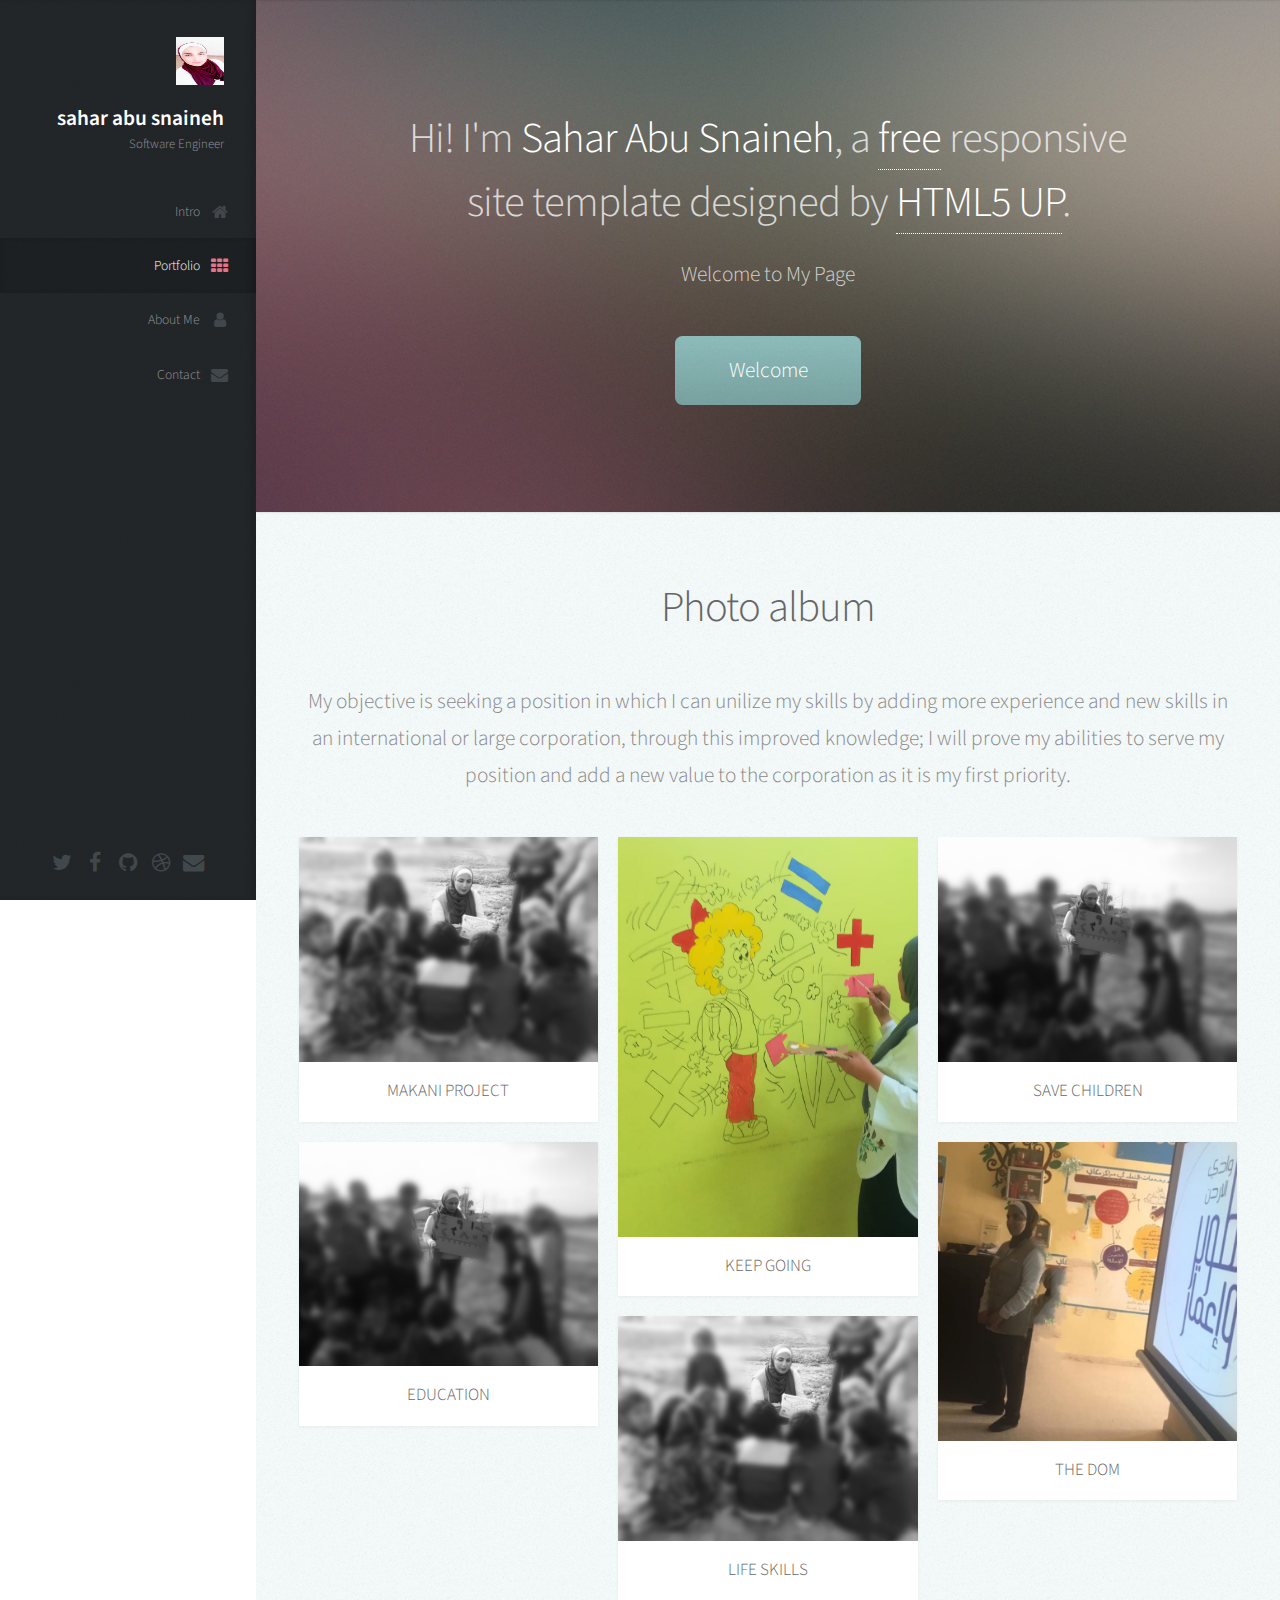
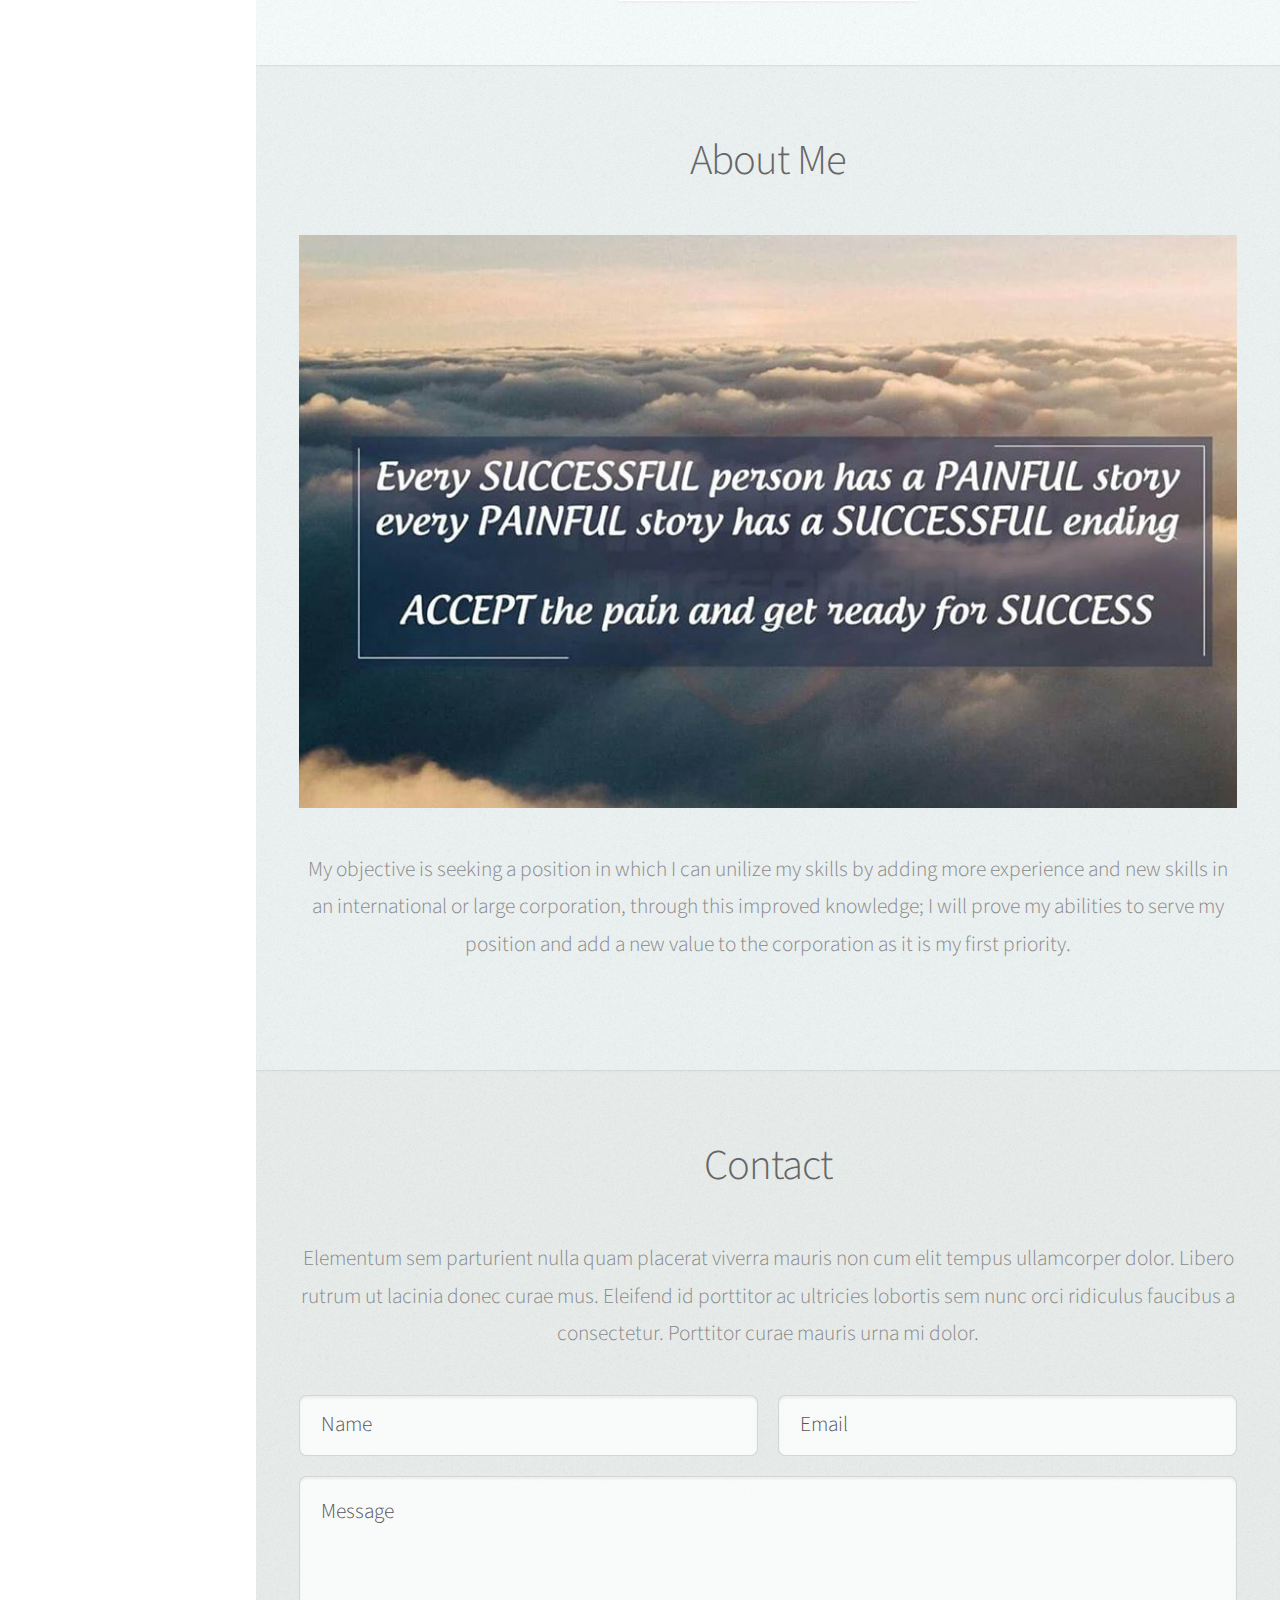
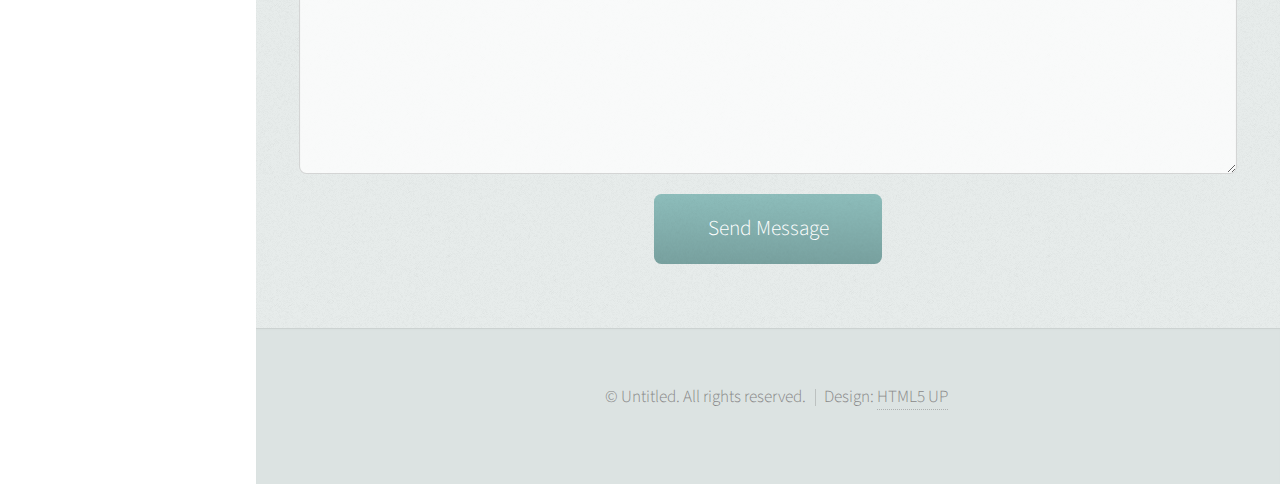
==== lab04-b/starter-code/index.html @ b79b142e "add" ====
<!DOCTYPE HTML>
<!--
	Prologue by HTML5 UP
	html5up.net | @ajlkn
	Free for personal and commercial use under the CCA 3.0 license (html5up.net/license)
-->
<html>
	<head>
		<title>Prologue by HTML5 UP</title>
		<meta charset="utf-8" />
		<meta name="viewport" content="width=device-width, initial-scale=1, user-scalable=no" />
		<link rel="stylesheet" href="assets/css/main.css" />
	</head>
	<body class="is-preload">

		<!-- Header -->
			<div id="header">

				<div class="top">

					<!-- Logo -->
						<div id="logo">
							<span class="image avatar48"><img src="images/11.jpg" alt="" /></span>
							<h1 id="title">sahar abu snaineh</h1>
							<p>Software Engineer</p>
						</div>

					<!-- Nav -->
						<nav id="nav">
							<ul>
								<li><a href="#top" id="top-link"><span class="icon fa-home">Intro</span></a></li>
								<li><a href="#portfolio" id="portfolio-link"><span class="icon fa-th">Portfolio</span></a></li>
								<li><a href="#about" id="about-link"><span class="icon fa-user">About Me</span></a></li>
								<li><a href="#contact" id="contact-link"><span class="icon fa-envelope">Contact</span></a></li>
							</ul>
						</nav>

				</div>

				<div class="bottom">

					<!-- Social Icons -->
						<ul class="icons">
							<li><a href="https://twitter.com/login?lang=en" class="icon fa-twitter"><span class="label">Twitter</span></a></li>
							<li><a href="https://web.facebook.com/sahar.khaled.5" class="icon fa-facebook"><span class="label">Facebook</span></a></li>
							<li><a href="https://github.com/saharkhaled89" class="icon fa-github"><span class="label">Github</span></a></li>
							<li><a href="https://www.linkedin.com/in/sahar-snaineh-457012121/" class="icon fa-dribbble"><span class="label">linkedin</span></a></li>
							<li><a href="https://account.microsoft.com/profile/?refd=outlook.live.com" class="icon fa-envelope"><span class="label">Email</span></a></li>
						</ul>

				</div>

			</div>

		<!-- Main -->
			<div id="main">

				<!-- Intro -->
					<section id="top" class="one dark cover">
						<div class="container">

							<header>
								<h2 class="alt">Hi! I'm <strong>Sahar Abu Snaineh</strong>, a <a href="http://html5up.net/license">free</a> responsive<br />
								site template designed by <a href="http://html5up.net">HTML5 UP</a>.</h2>
								<p>Welcome to My Page<br />
								</p>
							</header>

							<footer>
								<a href="#portfolio" class="button scrolly">Welcome</a>
							</footer>

						</div>
					</section>

				<!-- Portfolio -->
					<section id="portfolio" class="two">
						<div class="container">

							<header>
								<h2>Photo album</h2>
							</header>

							<p>My objective is seeking a position in which I can unilize my skills by adding more experience and new skills in an 
								international or large corporation, through this improved knowledge; I will prove my abilities to serve my position
								 and add a new value to the corporation as it is my first priority.
								</p>

							<div class="row">
								<div class="col-4 col-12-mobile">
									<article class="item">
										<a href="#" class="image fit"><img src="images/1.jpg" alt="" /></a>
										<header>
											<h3>MAKANI PROJECT</h3>
										</header>
									</article>
									<article class="item">
										<a href="#" class="image fit"><img src="images/9.jpg" alt="" /></a>
										<header>
											<h3>EDUCATION</h3>
										</header>
									</article>
								</div>
								<div class="col-4 col-12-mobile">
									<article class="item">
										<a href="#" class="image fit"><img src="images/2.jpg" alt="" /></a>
										<header>
											<h3>KEEP GOING</h3>
										</header>
									</article>
									<article class="item">
										<a href="#" class="image fit"><img src="images/4.jpg" alt="" /></a>
										<header>
											<h3>LIFE SKILLS</h3>
										</header>
									</article>
								</div>
								<div class="col-4 col-12-mobile">
									<article class="item">
										<a href="#" class="image fit"><img src="images/5.jpg" alt="" /></a>
										<header>
											<h3>SAVE CHILDREN</h3>
										</header>
									</article>
									<article class="item">
										<a href="#" class="image fit"><img src="images/8.jpg" alt="" /></a>
										<header>
											<h3>THE DOM</h3>
										</header>
									</article>
								</div>
							</div>

						</div>
					</section>

				<!-- About Me -->
					<section id="about" class="three">
						<div class="container">

							<header>
								<h2>About Me</h2>
							</header>

							<a href="#" class="image featured"><img src="images/10.jpg" alt="" /></a>

							<p>My objective is seeking a position in which I can unilize my skills by adding more experience and new skills in an
								 international or large corporation, through this improved knowledge; I will prove my abilities to serve my position
								  and add a new value to the corporation as it is my first priority.
							</p>

						</div>
					</section>

				<!-- Contact -->
					<section id="contact" class="four">
						<div class="container">

							<header>
								<h2>Contact</h2>
							</header>

							<p>Elementum sem parturient nulla quam placerat viverra
							mauris non cum elit tempus ullamcorper dolor. Libero rutrum ut lacinia
							donec curae mus. Eleifend id porttitor ac ultricies lobortis sem nunc
							orci ridiculus faucibus a consectetur. Porttitor curae mauris urna mi dolor.</p>

							<form method="post" action="#">
								<div class="row">
									<div class="col-6 col-12-mobile"><input type="text" name="name" placeholder="Name" /></div>
									<div class="col-6 col-12-mobile"><input type="text" name="email" placeholder="Email" /></div>
									<div class="col-12">
										<textarea name="message" placeholder="Message"></textarea>
									</div>
									<div class="col-12">
										<input type="submit" value="Send Message" />
									</div>
								</div>
							</form>

						</div>
					</section>

			</div>

		<!-- Footer -->
			<div id="footer">

				<!-- Copyright -->
					<ul class="copyright">
						<li>&copy; Untitled. All rights reserved.</li><li>Design: <a href="http://html5up.net">HTML5 UP</a></li>
					</ul>

			</div>

		<!-- Scripts -->
			<script src="assets/js/jquery.min.js"></script>
			<script src="assets/js/jquery.scrolly.min.js"></script>
			<script src="assets/js/jquery.scrollex.min.js"></script>
			<script src="assets/js/browser.min.js"></script>
			<script src="assets/js/breakpoints.min.js"></script>
			<script src="assets/js/util.js"></script>
			<script src="assets/js/main.js"></script>

	</body>
</html>
---- lab04-b/starter-code/assets/css/main.css ----
@import url("font-awesome.min.css");
@import url("https://fonts.googleapis.com/css?family=Source+Sans+Pro:300,300italic,400,600");
@import 'base.css';
@import 'layout.css';
@import 'modules.css';
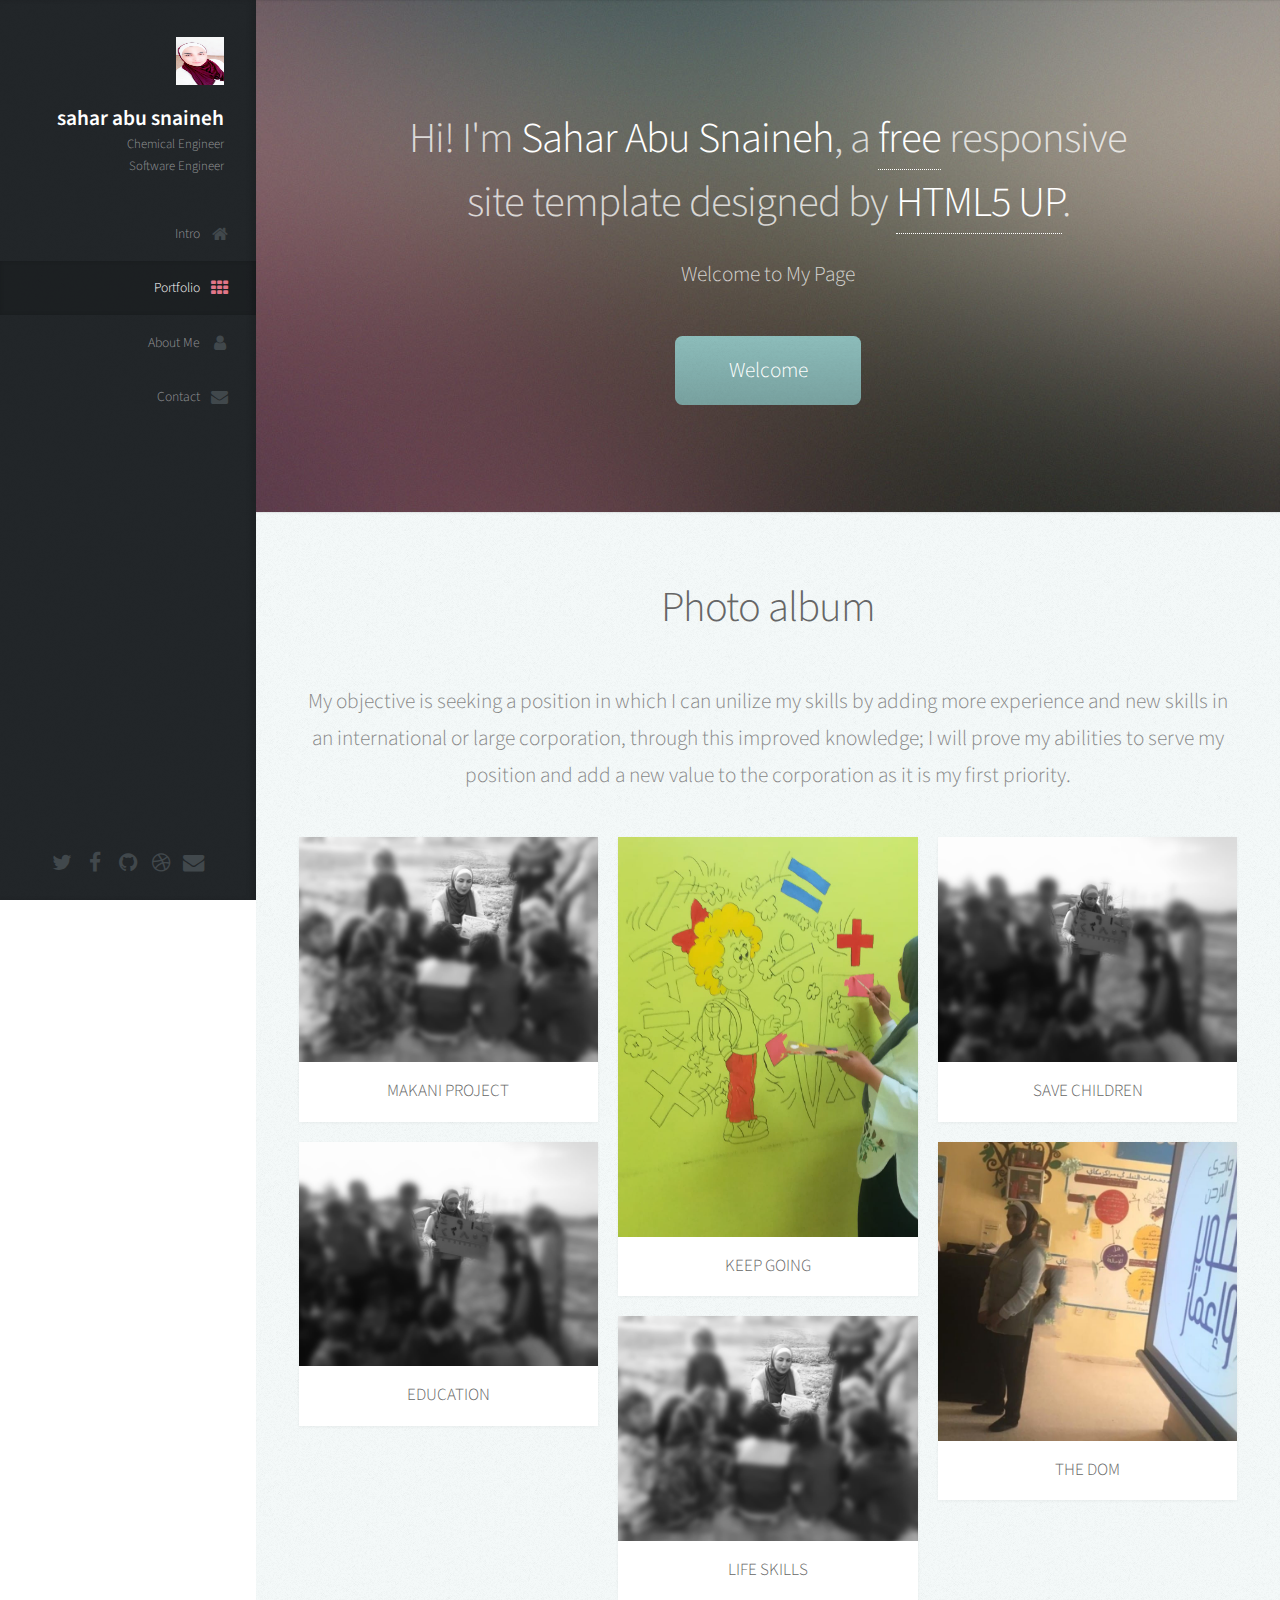
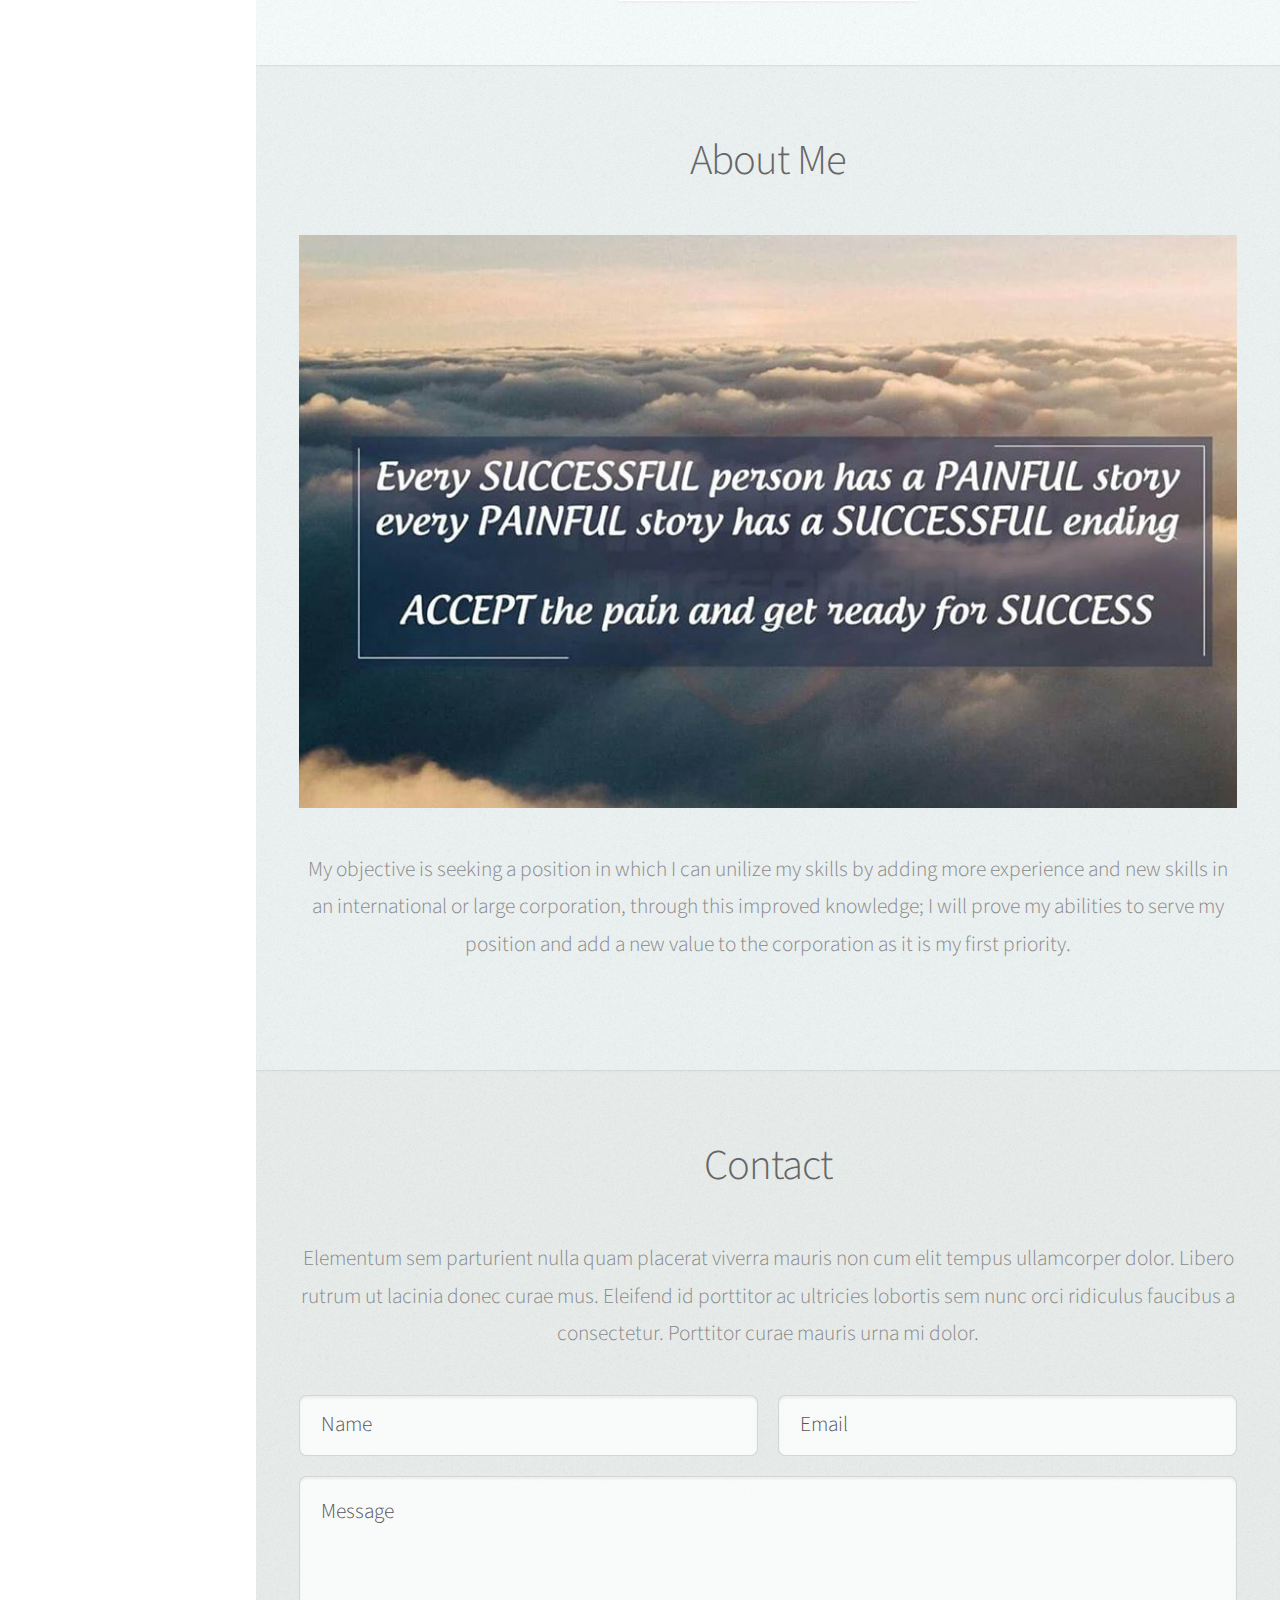
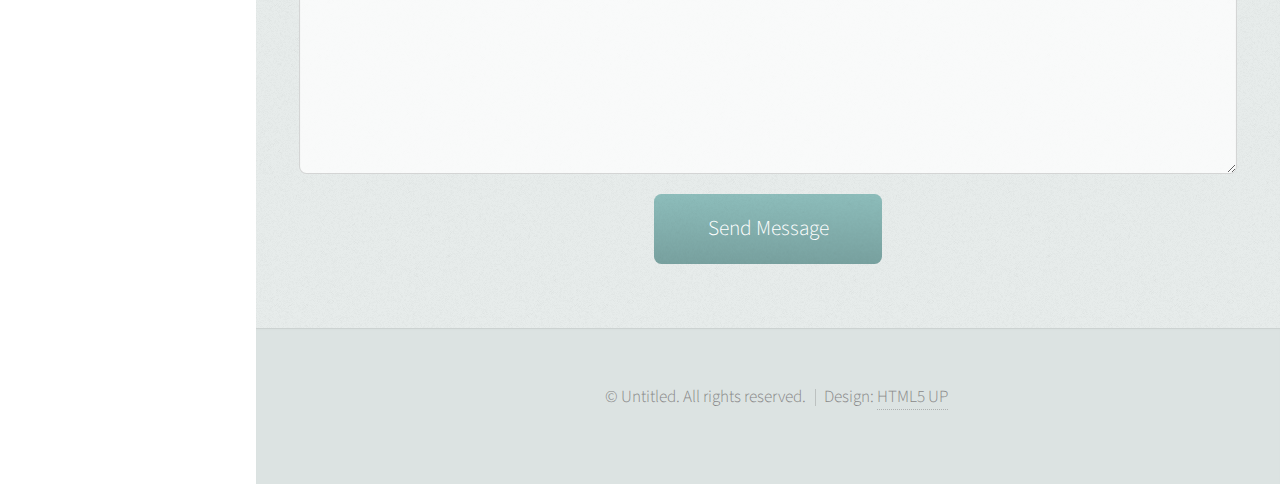
==== commit 8b8c01f8: "add" ====
--- a/lab04-b/starter-code/index.html
+++ b/lab04-b/starter-code/index.html
@@ -22,6 +22,7 @@
 						<div id="logo">
 							<span class="image avatar48"><img src="images/11.jpg" alt="" /></span>
 							<h1 id="title">sahar abu snaineh</h1>
+							<p>Chemical Engineer</p>
 							<p>Software Engineer</p>
 						</div>
 
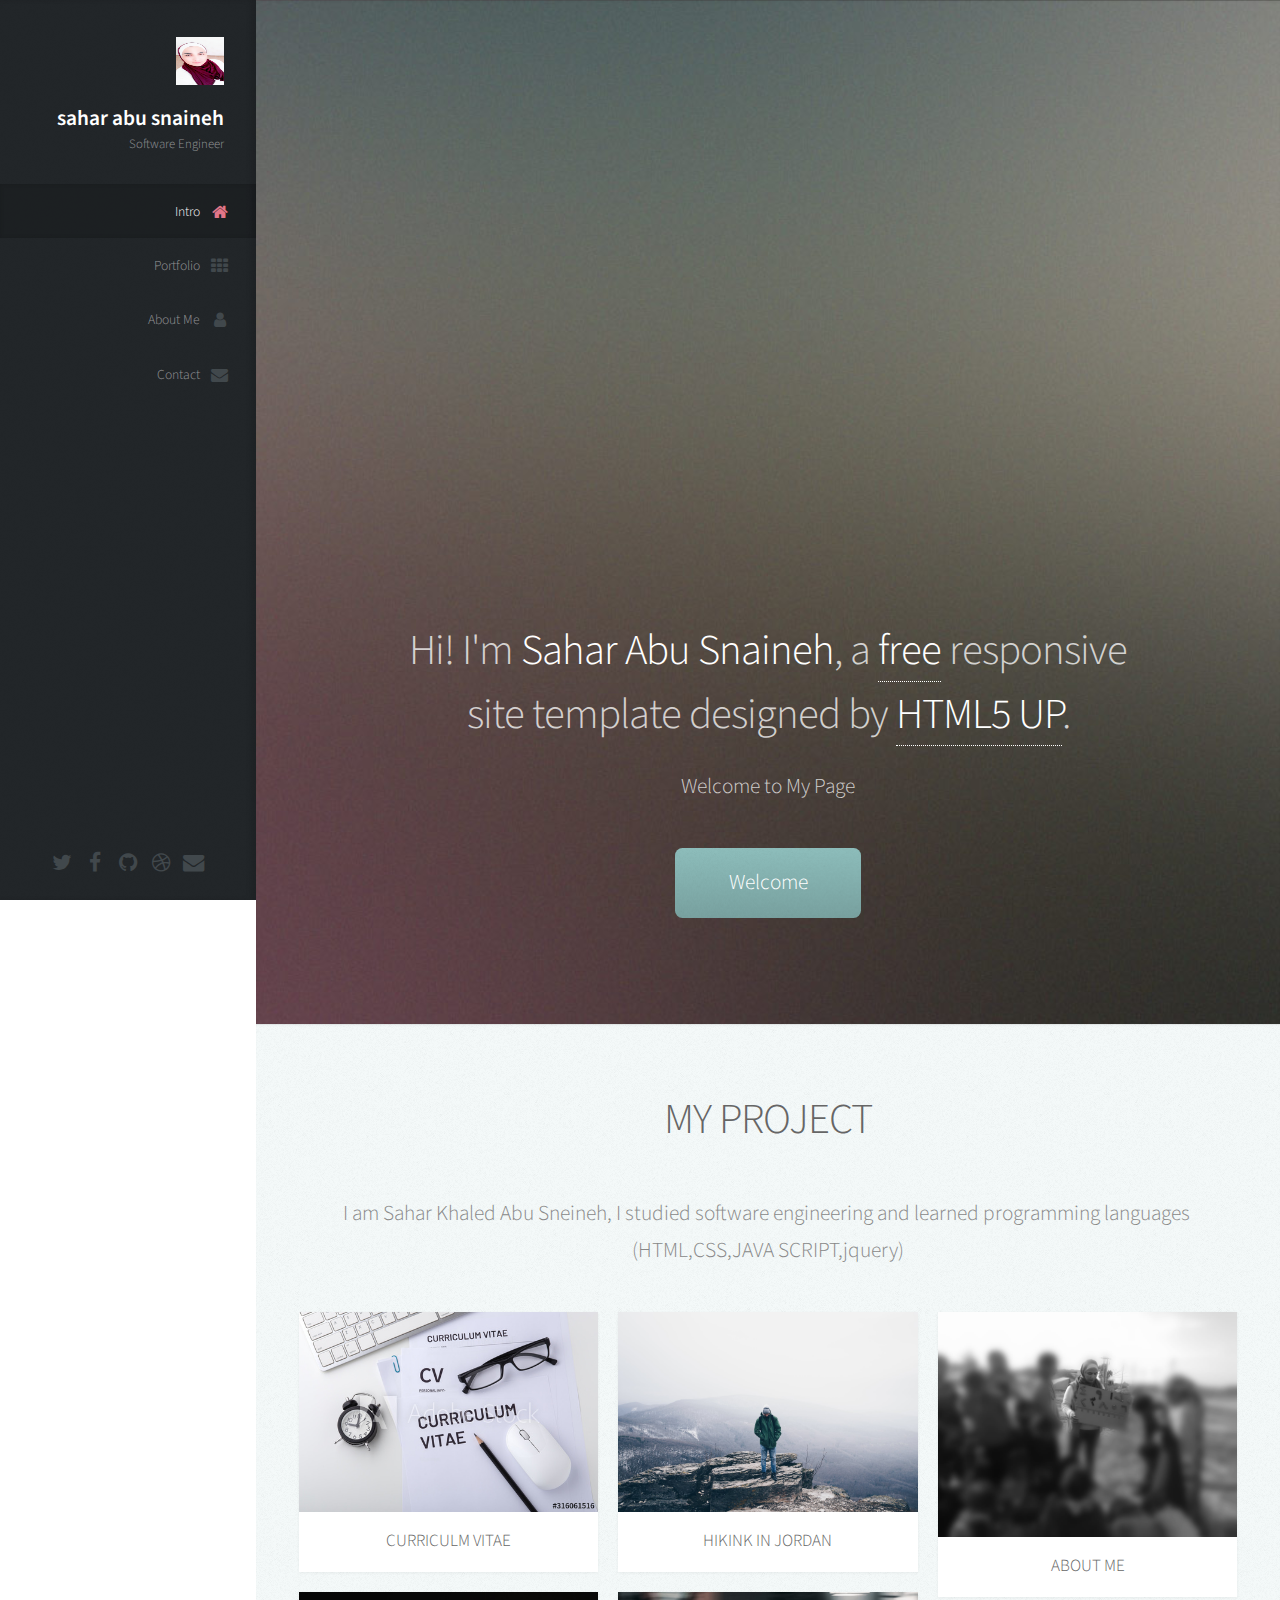
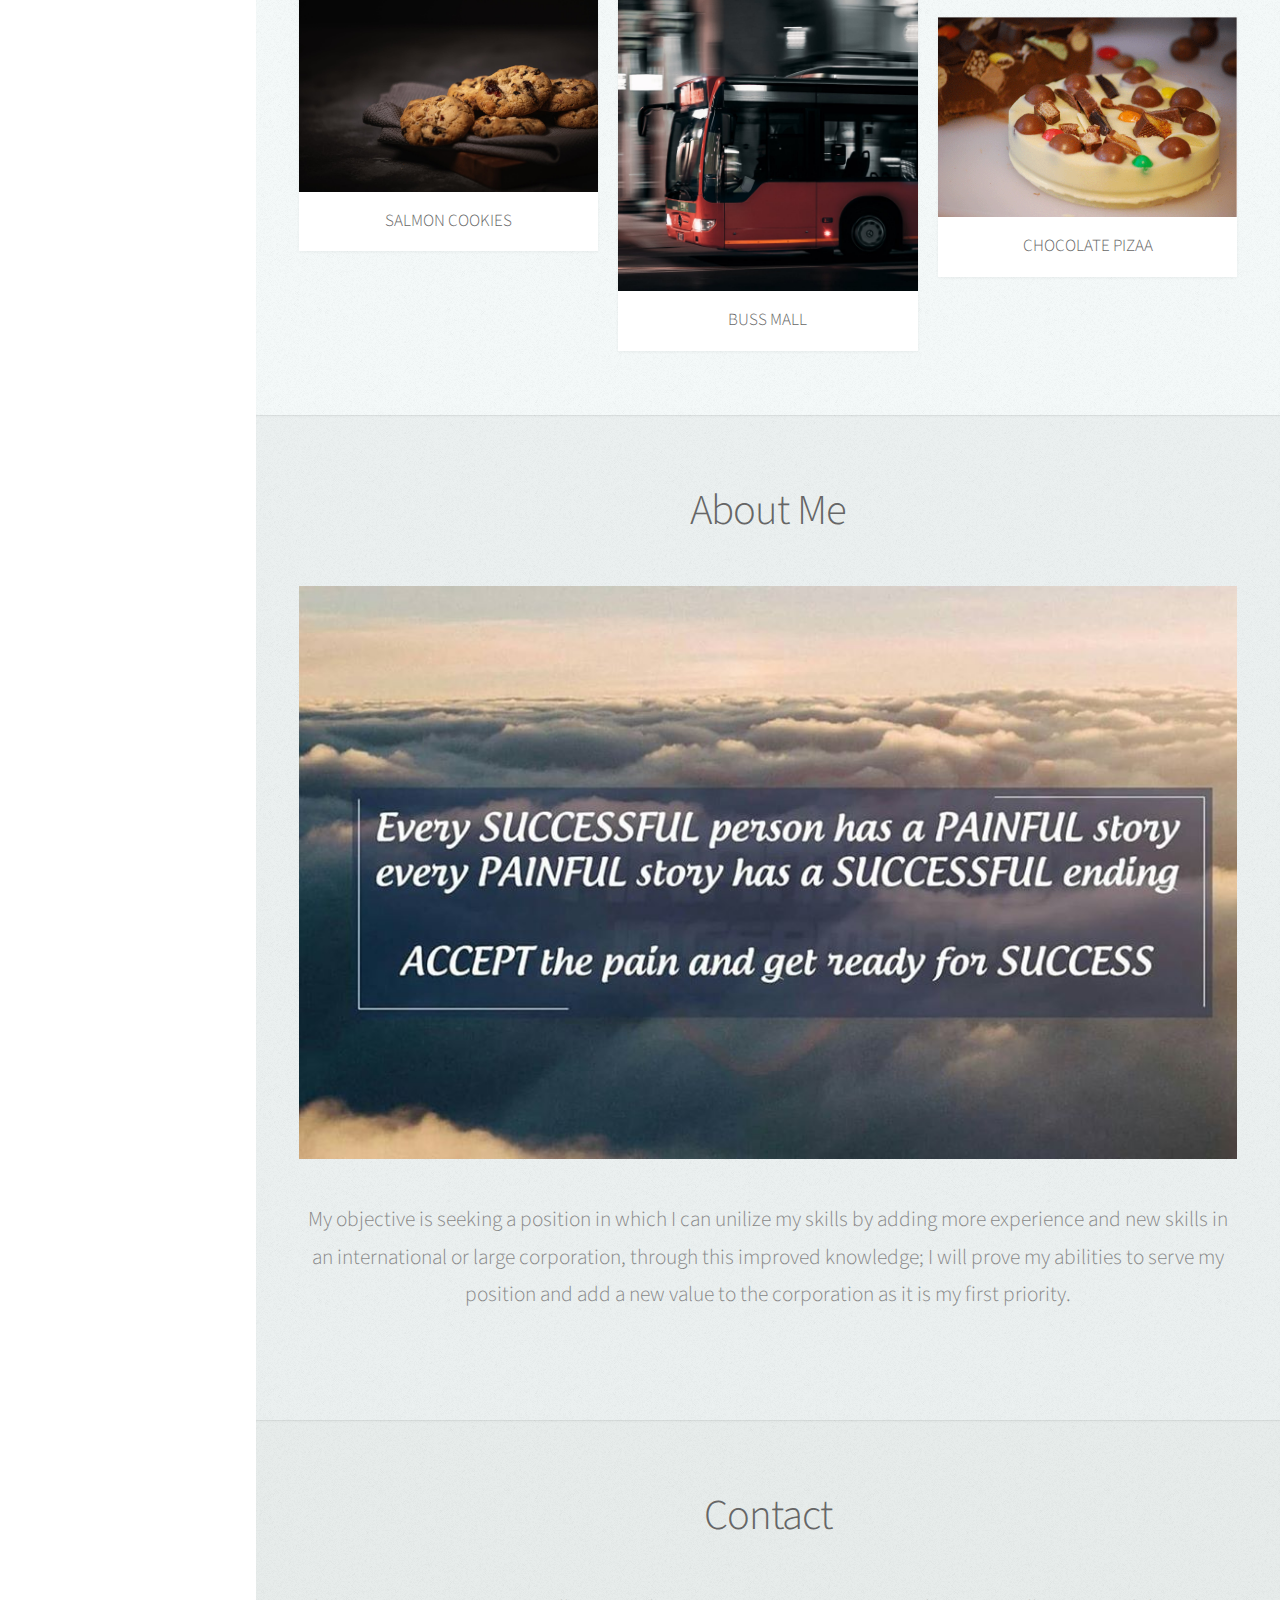
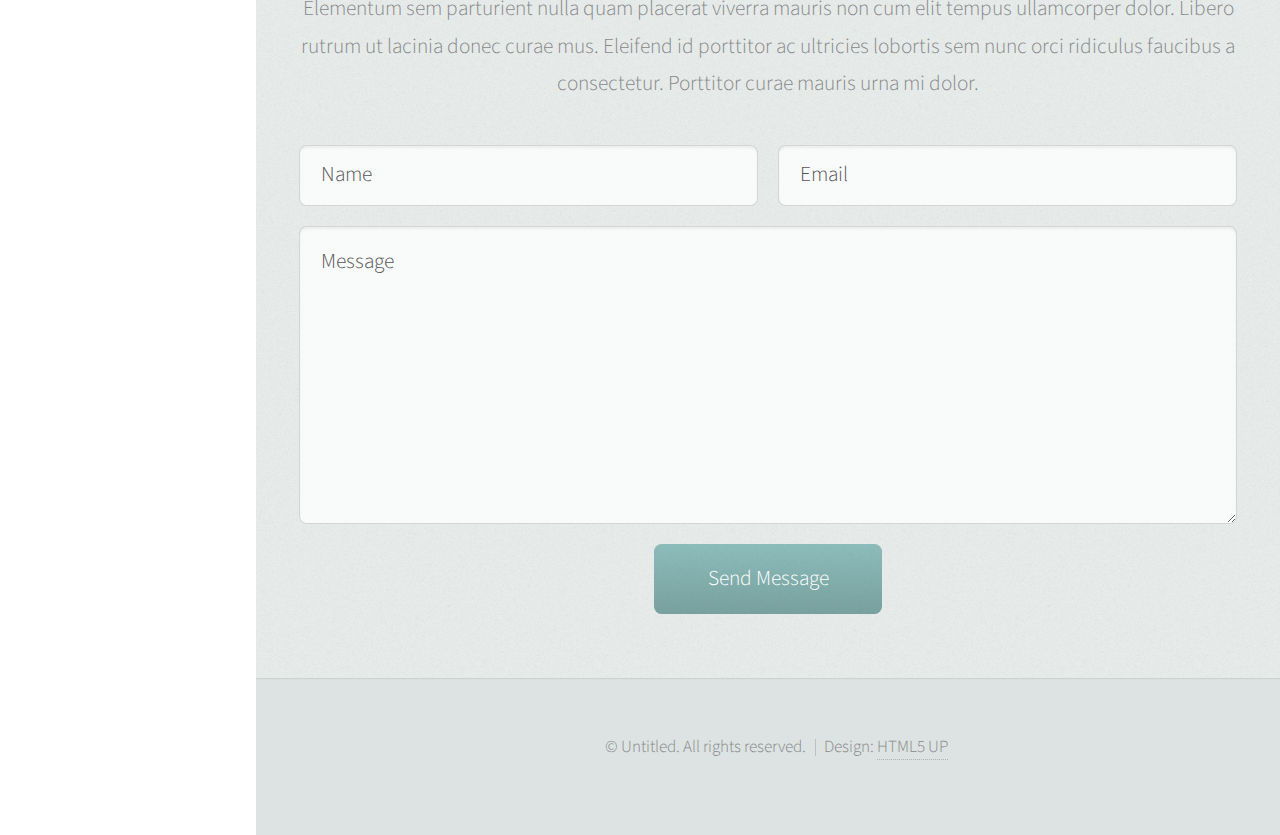
==== commit 1aaf30aa: "add" ====
--- a/lab04-b/starter-code/index.html
+++ b/lab04-b/starter-code/index.html
@@ -22,7 +22,6 @@
 						<div id="logo">
 							<span class="image avatar48"><img src="images/11.jpg" alt="" /></span>
 							<h1 id="title">sahar abu snaineh</h1>
-							<p>Chemical Engineer</p>
 							<p>Software Engineer</p>
 						</div>
 
@@ -58,6 +57,9 @@
 
 				<!-- Intro -->
 					<section id="top" class="one dark cover">
+						
+						<iframe width="1000" height="500" src="https://www.youtube.com/embed/lCOF9LN_Zxs" frameborder="0" allow="accelerometer; autoplay; encrypted-media; gyroscope; picture-in-picture" allowfullscreen></iframe>
+						  
 						<div class="container">
 
 							<header>
@@ -79,54 +81,53 @@
 						<div class="container">
 
 							<header>
-								<h2>Photo album</h2>
-							</header>
-
-							<p>My objective is seeking a position in which I can unilize my skills by adding more experience and new skills in an 
-								international or large corporation, through this improved knowledge; I will prove my abilities to serve my position
-								 and add a new value to the corporation as it is my first priority.
+								<h2>MY PROJECT</h2>
+							</header>
+
+							<p>
+								I am Sahar Khaled Abu Sneineh, I studied software engineering and learned programming languages ​​(HTML,CSS,JAVA SCRIPT,jquery)
 								</p>
 
 							<div class="row">
 								<div class="col-4 col-12-mobile">
 									<article class="item">
-										<a href="#" class="image fit"><img src="images/1.jpg" alt="" /></a>
-										<header>
-											<h3>MAKANI PROJECT</h3>
-										</header>
-									</article>
-									<article class="item">
-										<a href="#" class="image fit"><img src="images/9.jpg" alt="" /></a>
-										<header>
-											<h3>EDUCATION</h3>
+										<a href="https://drive.google.com/file/d/1cf1H1Ck5-T9_rNMdgqQsMOY9VZndHg3u/view" class="image fit"><img src="images/CV.jpg" alt="" /></a>
+										<header>
+											<h3>CURRICULM VITAE</h3>
+										</header>
+									</article>
+									<article class="item">
+										<a href="https://saharkhaled89.github.io/cookie-stand/" class="image fit"><img src="images/cook.jpeg" alt="" /></a>
+										<header>
+											<h3>SALMON COOKIES</h3>
 										</header>
 									</article>
 								</div>
 								<div class="col-4 col-12-mobile">
 									<article class="item">
-										<a href="#" class="image fit"><img src="images/2.jpg" alt="" /></a>
-										<header>
-											<h3>KEEP GOING</h3>
-										</header>
-									</article>
-									<article class="item">
-										<a href="#" class="image fit"><img src="images/4.jpg" alt="" /></a>
-										<header>
-											<h3>LIFE SKILLS</h3>
+										<a href="https://panda-adventures.github.io/201-Project/" class="image fit"><img src="images/hiking.jpeg" alt="" /></a>
+										<header>
+											<h3>HIKINK IN JORDAN</h3>
+										</header>
+									</article>
+									<article class="item">
+										<a href="https://saharkhaled89.github.io/Buss-mall/" class="image fit"><img src="images/bus.jpeg" alt="" /></a>
+										<header>
+											<h3>BUSS MALL</h3>
 										</header>
 									</article>
 								</div>
 								<div class="col-4 col-12-mobile">
 									<article class="item">
-										<a href="#" class="image fit"><img src="images/5.jpg" alt="" /></a>
-										<header>
-											<h3>SAVE CHILDREN</h3>
-										</header>
-									</article>
-									<article class="item">
-										<a href="#" class="image fit"><img src="images/8.jpg" alt="" /></a>
-										<header>
-											<h3>THE DOM</h3>
+										<a href="https://saharkhaled89.github.io/aboutmyself/" class="image fit"><img src="images/5.jpg" alt="" /></a>
+										<header>
+											<h3>ABOUT ME</h3>
+										</header>
+									</article>
+									<article class="item">
+										<a href="https://saharkhaled89.github.io/LastChocolatePizza/" class="image fit"><img src="images/choco-pizza.png" alt="" /></a>
+										<header>
+											<h3>CHOCOLATE PIZAA</h3>
 										</header>
 									</article>
 								</div>
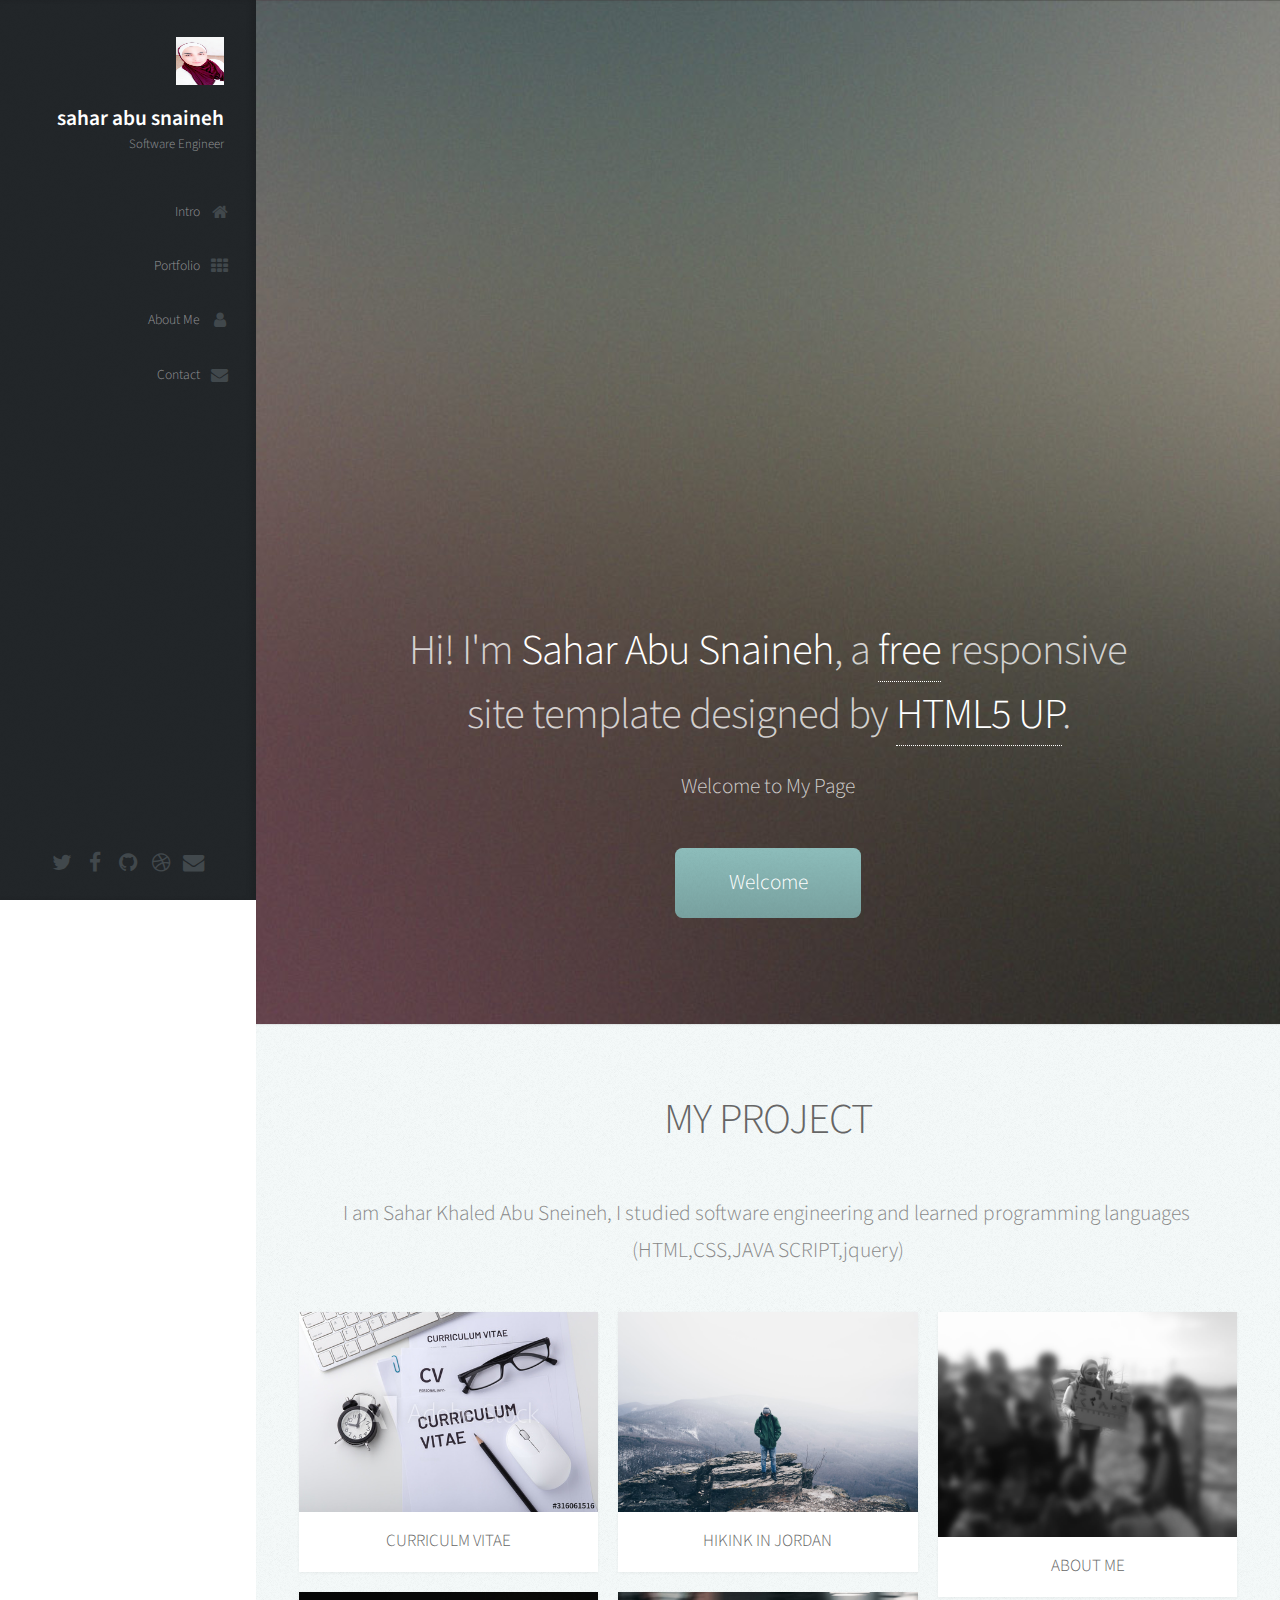
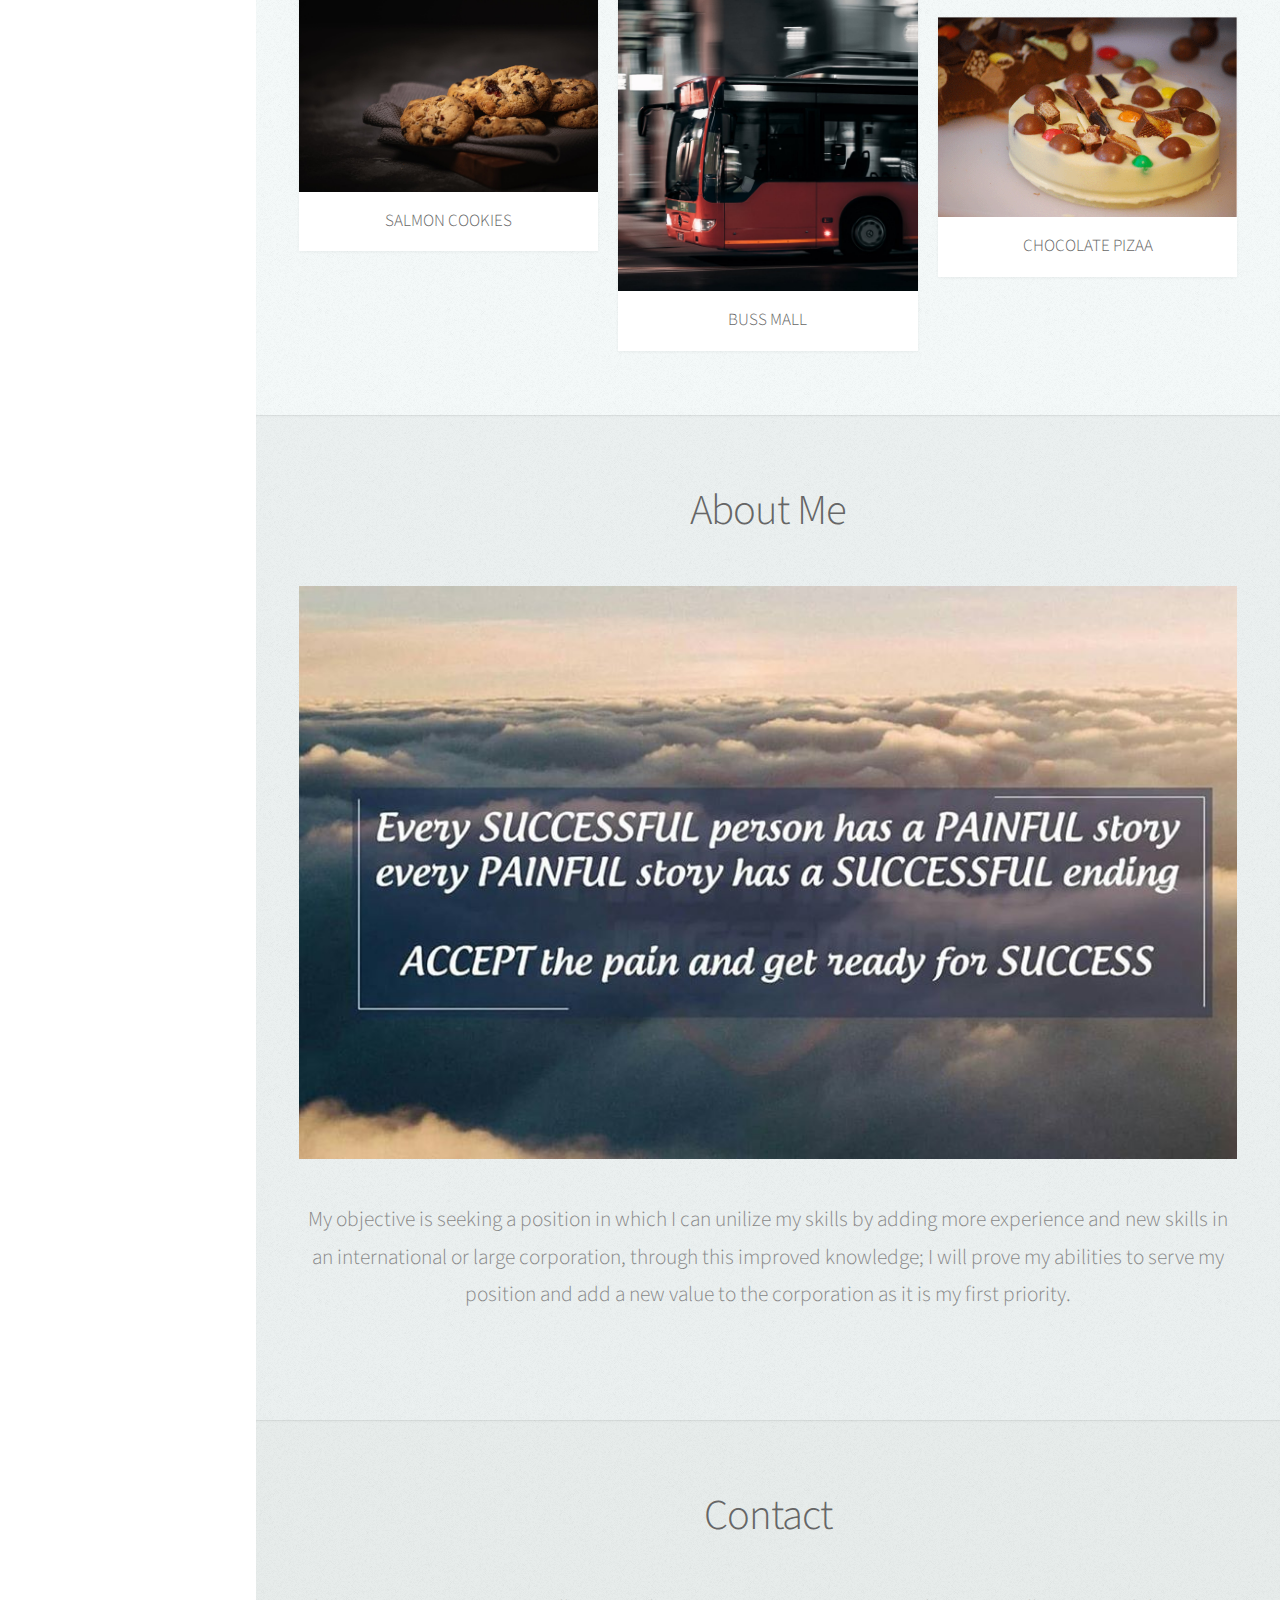
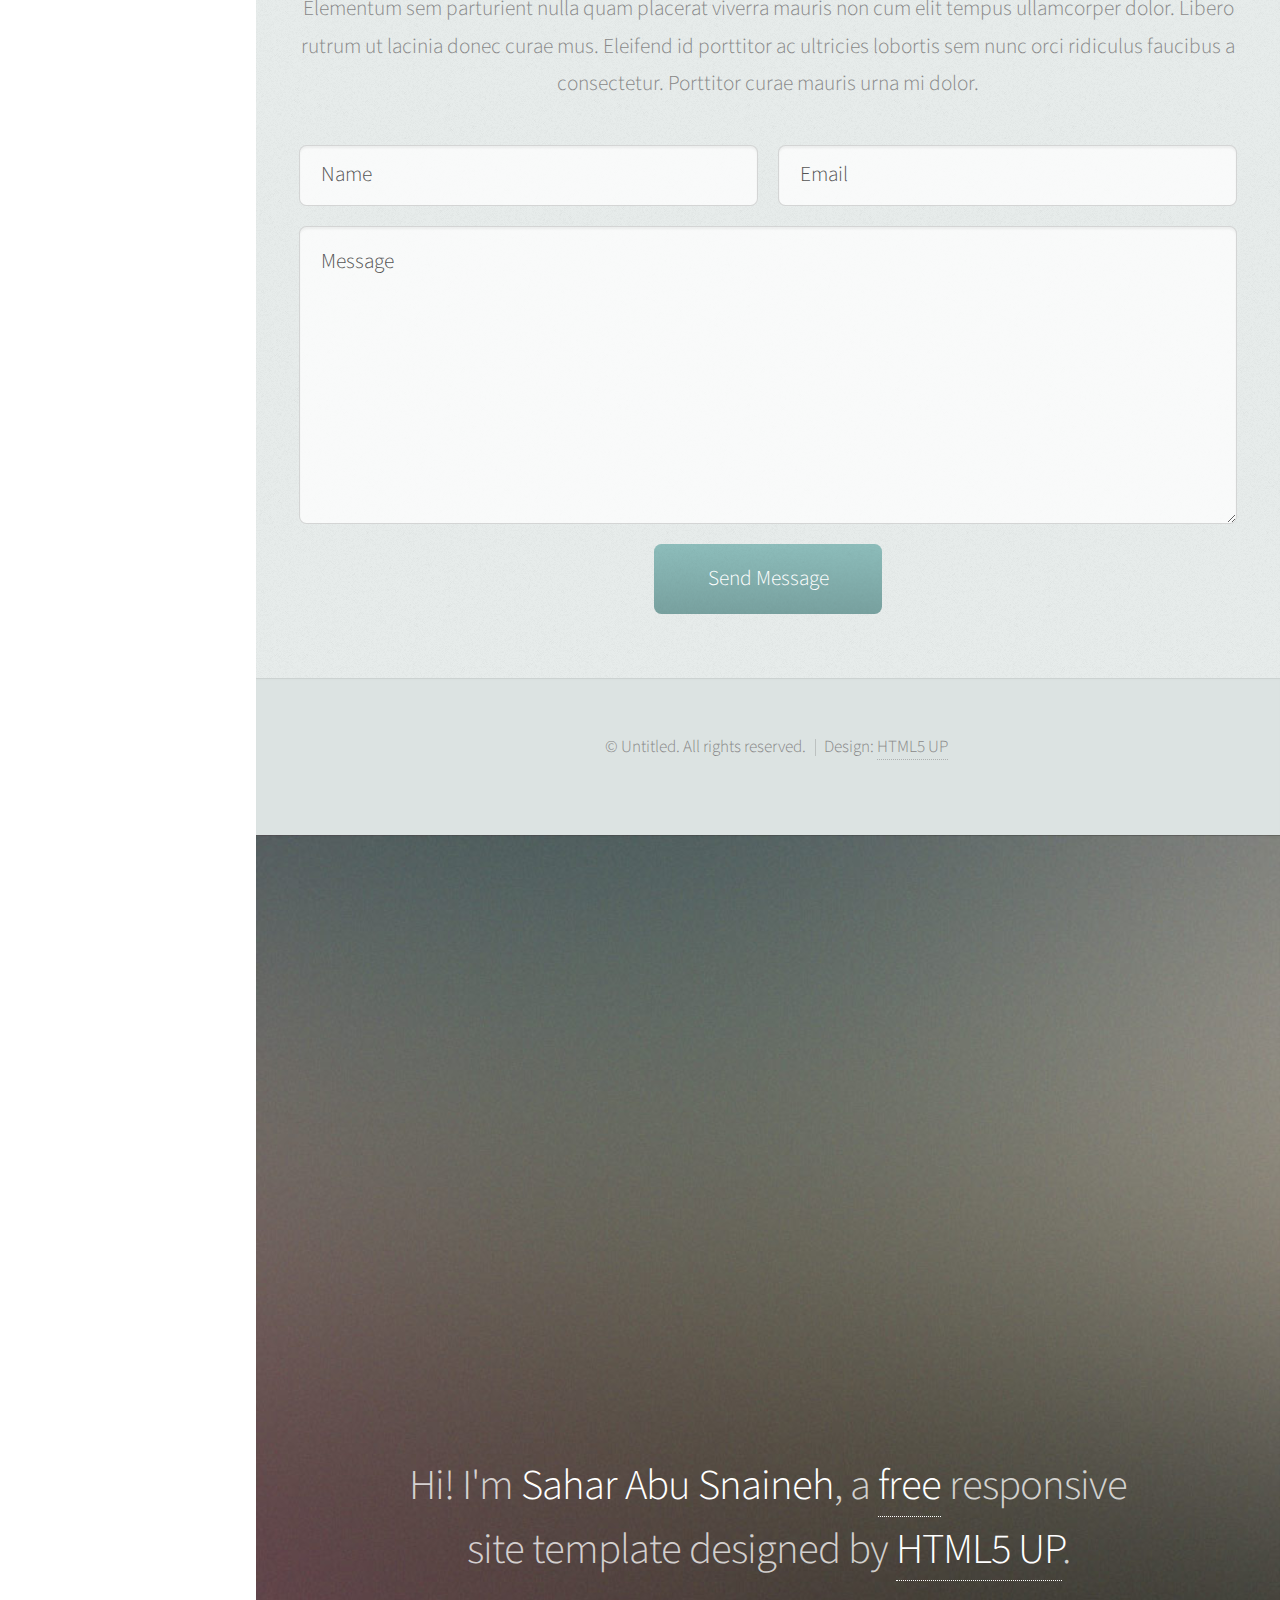
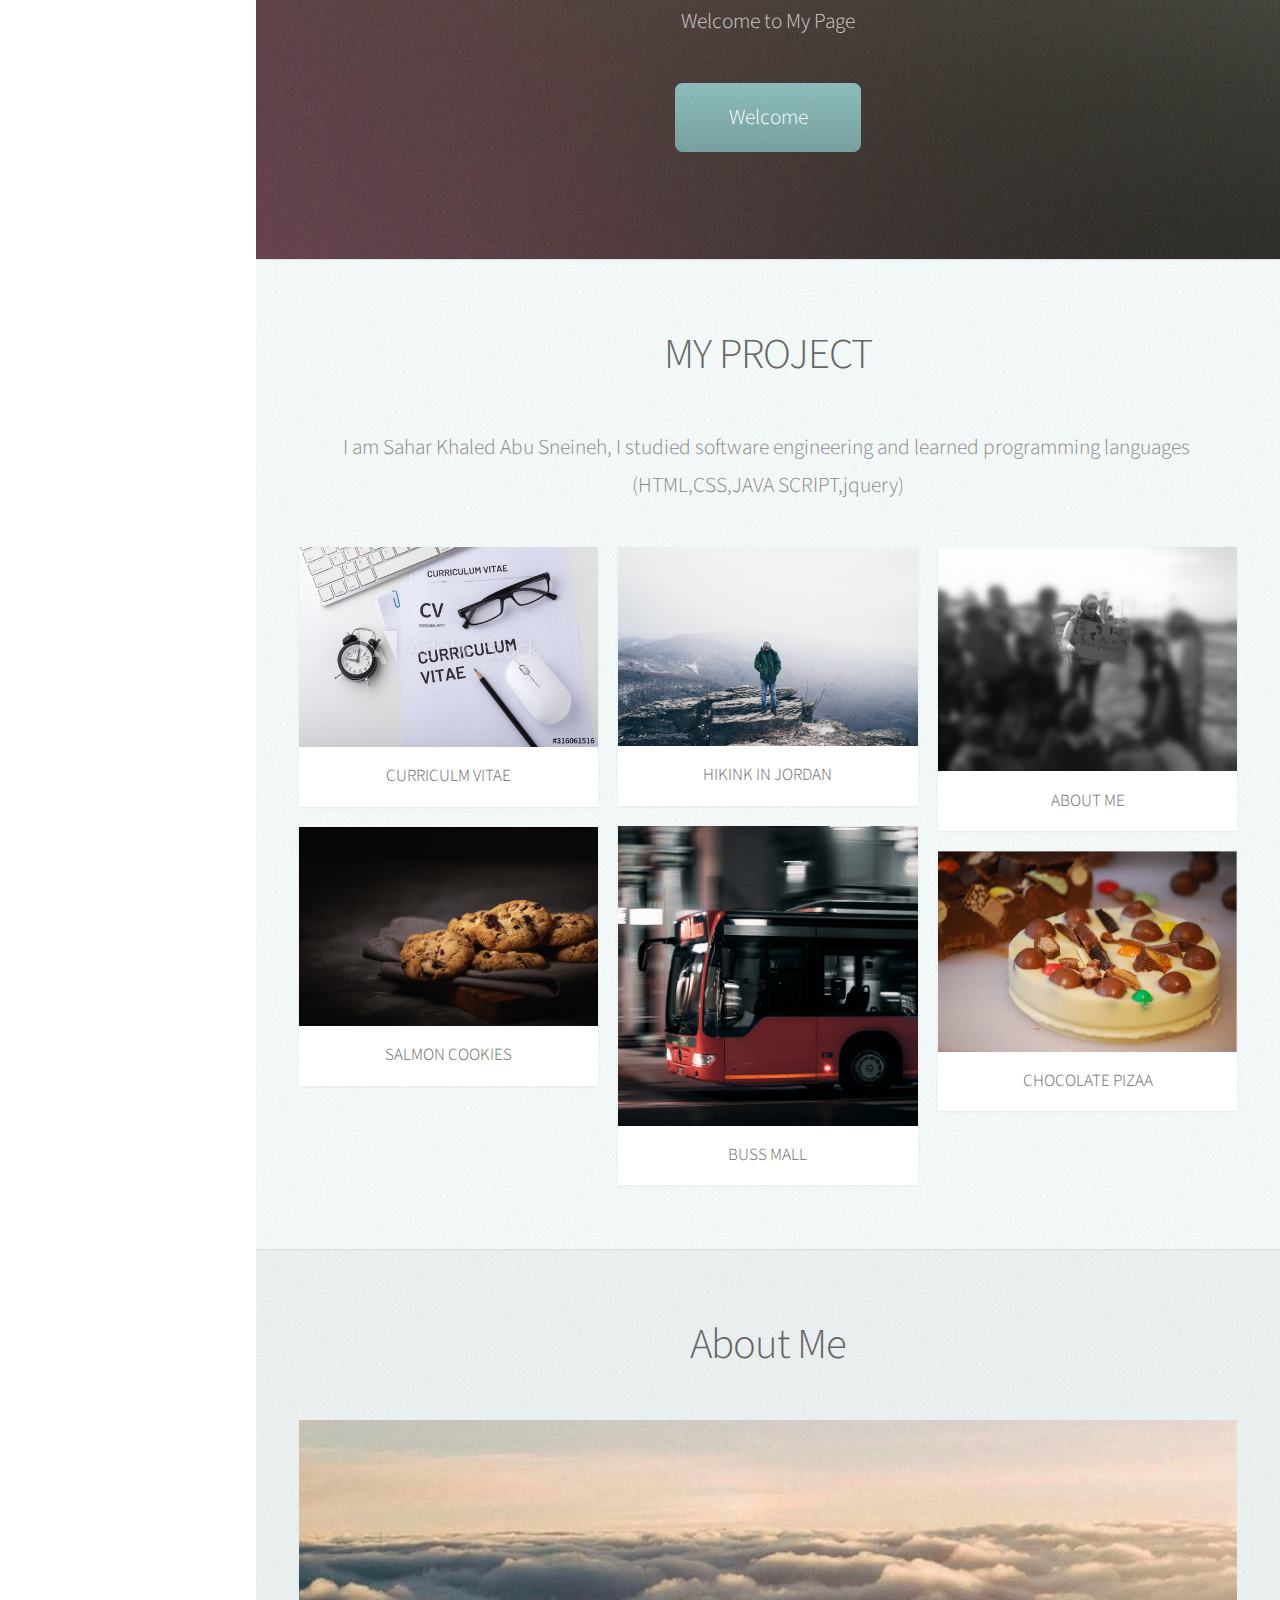
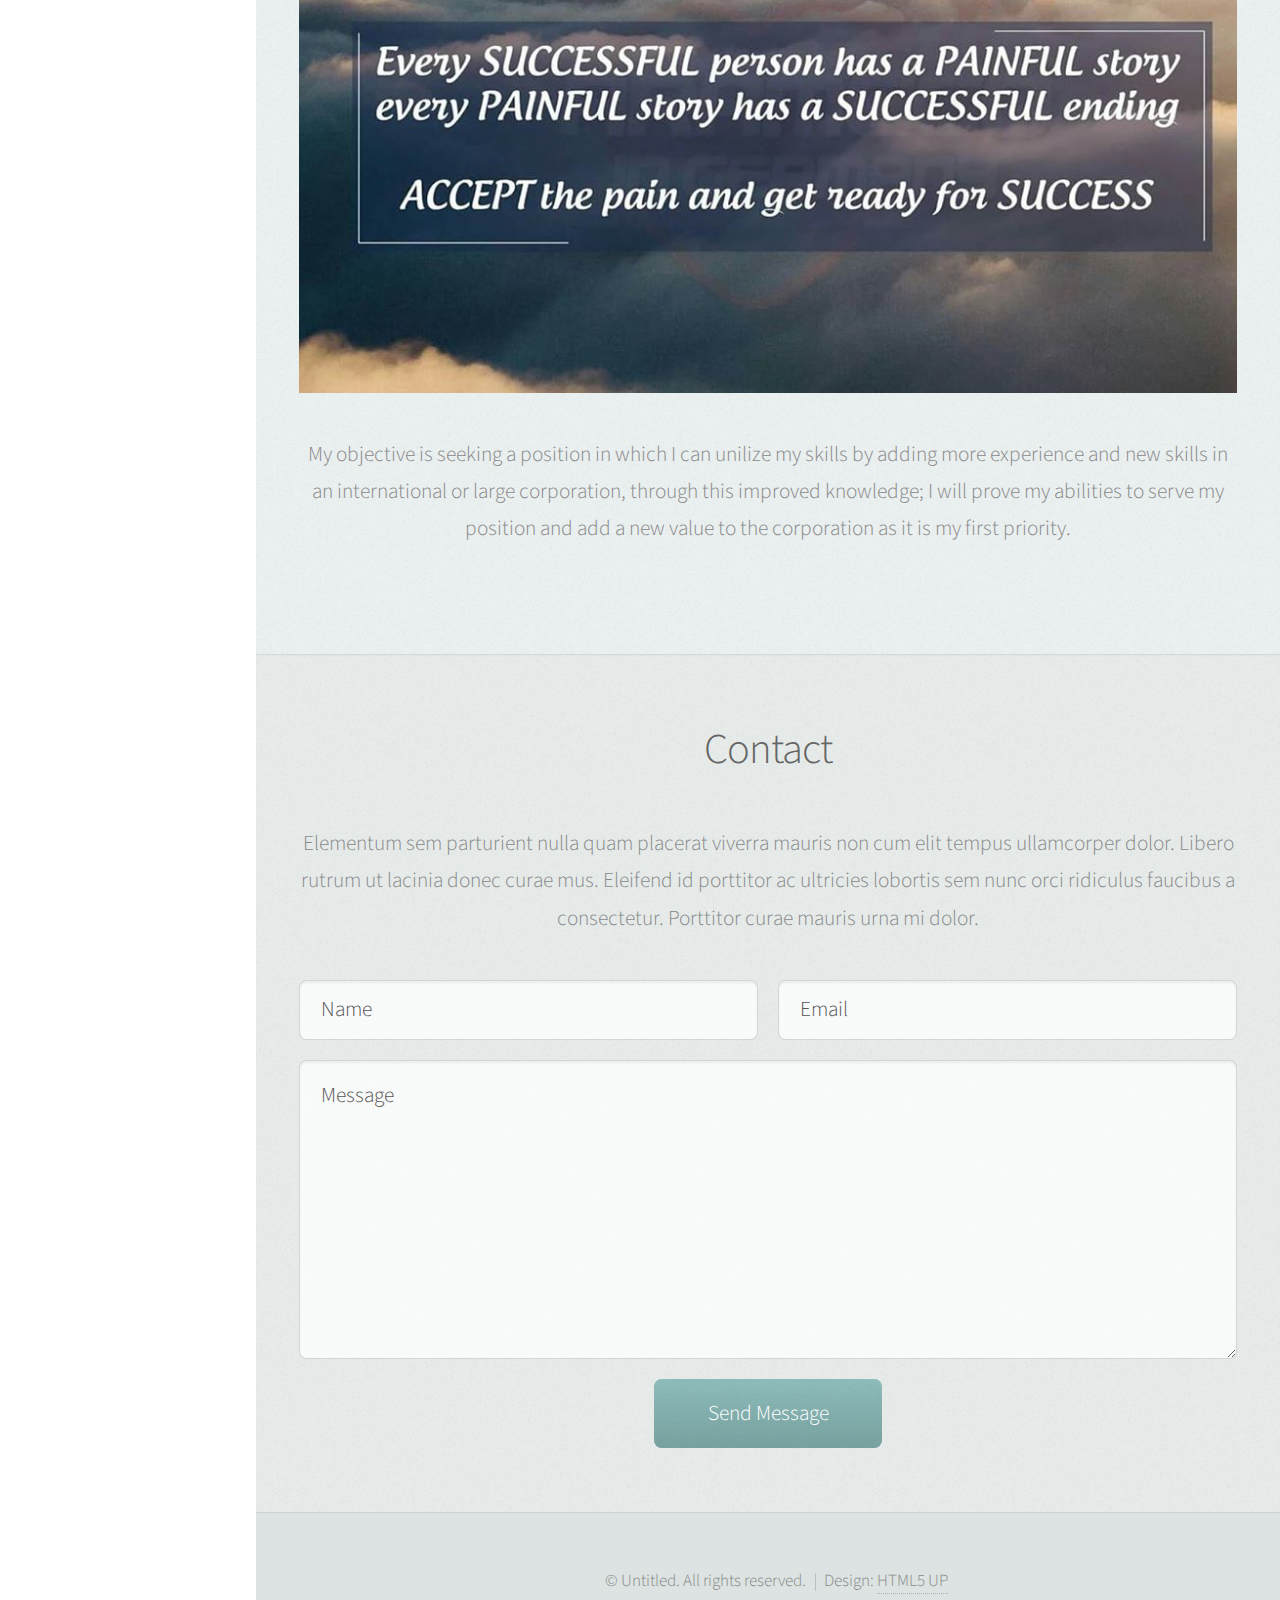
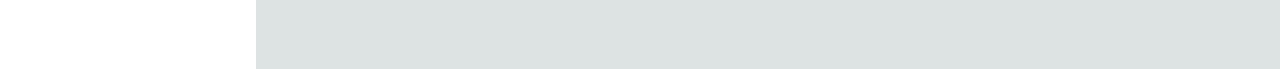
==== commit 401c1159: "add" ====
--- a/lab04-b/starter-code/index.html
+++ b/lab04-b/starter-code/index.html
@@ -206,3 +206,211 @@
 
 	</body>
 </html>
+<!DOCTYPE HTML>
+<!--
+	Prologue by HTML5 UP
+	html5up.net | @ajlkn
+	Free for personal and commercial use under the CCA 3.0 license (html5up.net/license)
+-->
+<html>
+	<head>
+		<title>Prologue by HTML5 UP</title>
+		<meta charset="utf-8" />
+		<meta name="viewport" content="width=device-width, initial-scale=1, user-scalable=no" />
+		<link rel="stylesheet" href="assets/css/main.css" />
+	</head>
+	<body class="is-preload">
+
+		<!-- Header -->
+			<div id="header">
+
+				<div class="top">
+
+					<!-- Logo -->
+						<div id="logo">
+							<span class="image avatar48"><img src="images/11.jpg" alt="" /></span>
+							<h1 id="title">sahar abu snaineh</h1>
+							<p>Software Engineer</p>
+						</div>
+
+					<!-- Nav -->
+						<nav id="nav">
+							<ul>
+								<li><a href="#top" id="top-link"><span class="icon fa-home">Intro</span></a></li>
+								<li><a href="#portfolio" id="portfolio-link"><span class="icon fa-th">Portfolio</span></a></li>
+								<li><a href="#about" id="about-link"><span class="icon fa-user">About Me</span></a></li>
+								<li><a href="#contact" id="contact-link"><span class="icon fa-envelope">Contact</span></a></li>
+							</ul>
+						</nav>
+
+				</div>
+
+				<div class="bottom">
+
+					<!-- Social Icons -->
+						<ul class="icons">
+							<li><a href="https://twitter.com/login?lang=en" class="icon fa-twitter"><span class="label">Twitter</span></a></li>
+							<li><a href="https://web.facebook.com/sahar.khaled.5" class="icon fa-facebook"><span class="label">Facebook</span></a></li>
+							<li><a href="https://github.com/saharkhaled89" class="icon fa-github"><span class="label">Github</span></a></li>
+							<li><a href="https://www.linkedin.com/in/sahar-snaineh-457012121/" class="icon fa-dribbble"><span class="label">linkedin</span></a></li>
+							<li><a href="https://account.microsoft.com/profile/?refd=outlook.live.com" class="icon fa-envelope"><span class="label">Email</span></a></li>
+						</ul>
+
+				</div>
+
+			</div>
+
+		<!-- Main -->
+			<div id="main">
+
+				<!-- Intro -->
+					<section id="top" class="one dark cover">
+						
+						<iframe width="1000" height="500" src="https://www.youtube.com/embed/lCOF9LN_Zxs" frameborder="0" allow="accelerometer; autoplay; encrypted-media; gyroscope; picture-in-picture" allowfullscreen></iframe>
+						  
+						<div class="container">
+
+							<header>
+								<h2 class="alt">Hi! I'm <strong>Sahar Abu Snaineh</strong>, a <a href="http://html5up.net/license">free</a> responsive<br />
+								site template designed by <a href="http://html5up.net">HTML5 UP</a>.</h2>
+								<p>Welcome to My Page<br />
+								</p>
+							</header>
+
+							<footer>
+								<a href="#portfolio" class="button scrolly">Welcome</a>
+							</footer>
+
+						</div>
+					</section>
+
+				<!-- Portfolio -->
+					<section id="portfolio" class="two">
+						<div class="container">
+
+							<header>
+								<h2>MY PROJECT</h2>
+							</header>
+
+							<p>
+								I am Sahar Khaled Abu Sneineh, I studied software engineering and learned programming languages ​​(HTML,CSS,JAVA SCRIPT,jquery)
+								</p>
+
+							<div class="row">
+								<div class="col-4 col-12-mobile">
+									<article class="item">
+										<a href="https://drive.google.com/file/d/1cf1H1Ck5-T9_rNMdgqQsMOY9VZndHg3u/view" class="image fit"><img src="images/CV.jpg" alt="" /></a>
+										<header>
+											<h3>CURRICULM VITAE</h3>
+										</header>
+									</article>
+									<article class="item">
+										<a href="https://saharkhaled89.github.io/cookie-stand/" class="image fit"><img src="images/cook.jpeg" alt="" /></a>
+										<header>
+											<h3>SALMON COOKIES</h3>
+										</header>
+									</article>
+								</div>
+								<div class="col-4 col-12-mobile">
+									<article class="item">
+										<a href="https://panda-adventures.github.io/201-Project/" class="image fit"><img src="images/hiking.jpeg" alt="" /></a>
+										<header>
+											<h3>HIKINK IN JORDAN</h3>
+										</header>
+									</article>
+									<article class="item">
+										<a href="https://saharkhaled89.github.io/Buss-mall/" class="image fit"><img src="images/bus.jpeg" alt="" /></a>
+										<header>
+											<h3>BUSS MALL</h3>
+										</header>
+									</article>
+								</div>
+								<div class="col-4 col-12-mobile">
+									<article class="item">
+										<a href="https://saharkhaled89.github.io/aboutmyself/" class="image fit"><img src="images/5.jpg" alt="" /></a>
+										<header>
+											<h3>ABOUT ME</h3>
+										</header>
+									</article>
+									<article class="item">
+										<a href="https://saharkhaled89.github.io/LastChocolatePizza/" class="image fit"><img src="images/choco-pizza.png" alt="" /></a>
+										<header>
+											<h3>CHOCOLATE PIZAA</h3>
+										</header>
+									</article>
+								</div>
+							</div>
+
+						</div>
+					</section>
+
+				<!-- About Me -->
+					<section id="about" class="three">
+						<div class="container">
+
+							<header>
+								<h2>About Me</h2>
+							</header>
+
+							<a href="#" class="image featured"><img src="images/10.jpg" alt="" /></a>
+
+							<p>My objective is seeking a position in which I can unilize my skills by adding more experience and new skills in an
+								 international or large corporation, through this improved knowledge; I will prove my abilities to serve my position
+								  and add a new value to the corporation as it is my first priority.
+							</p>
+
+						</div>
+					</section>
+
+				<!-- Contact -->
+					<section id="contact" class="four">
+						<div class="container">
+
+							<header>
+								<h2>Contact</h2>
+							</header>
+
+							<p>Elementum sem parturient nulla quam placerat viverra
+							mauris non cum elit tempus ullamcorper dolor. Libero rutrum ut lacinia
+							donec curae mus. Eleifend id porttitor ac ultricies lobortis sem nunc
+							orci ridiculus faucibus a consectetur. Porttitor curae mauris urna mi dolor.</p>
+
+							<form method="post" action="#">
+								<div class="row">
+									<div class="col-6 col-12-mobile"><input type="text" name="name" placeholder="Name" /></div>
+									<div class="col-6 col-12-mobile"><input type="text" name="email" placeholder="Email" /></div>
+									<div class="col-12">
+										<textarea name="message" placeholder="Message"></textarea>
+									</div>
+									<div class="col-12">
+										<input type="submit" value="Send Message" />
+									</div>
+								</div>
+							</form>
+
+						</div>
+					</section>
+
+			</div>
+
+		<!-- Footer -->
+			<div id="footer">
+
+				<!-- Copyright -->
+					<ul class="copyright">
+						<li>&copy; Untitled. All rights reserved.</li><li>Design: <a href="http://html5up.net">HTML5 UP</a></li>
+					</ul>
+
+			</div>
+
+		<!-- Scripts -->
+			<script src="assets/js/jquery.min.js"></script>
+			<script src="assets/js/jquery.scrolly.min.js"></script>
+			<script src="assets/js/jquery.scrollex.min.js"></script>
+			<script src="assets/js/browser.min.js"></script>
+			<script src="assets/js/breakpoints.min.js"></script>
+			<script src="assets/js/util.js"></script>
+			<script src="assets/js/main.js"></script>
+
+	</body>
+</html>
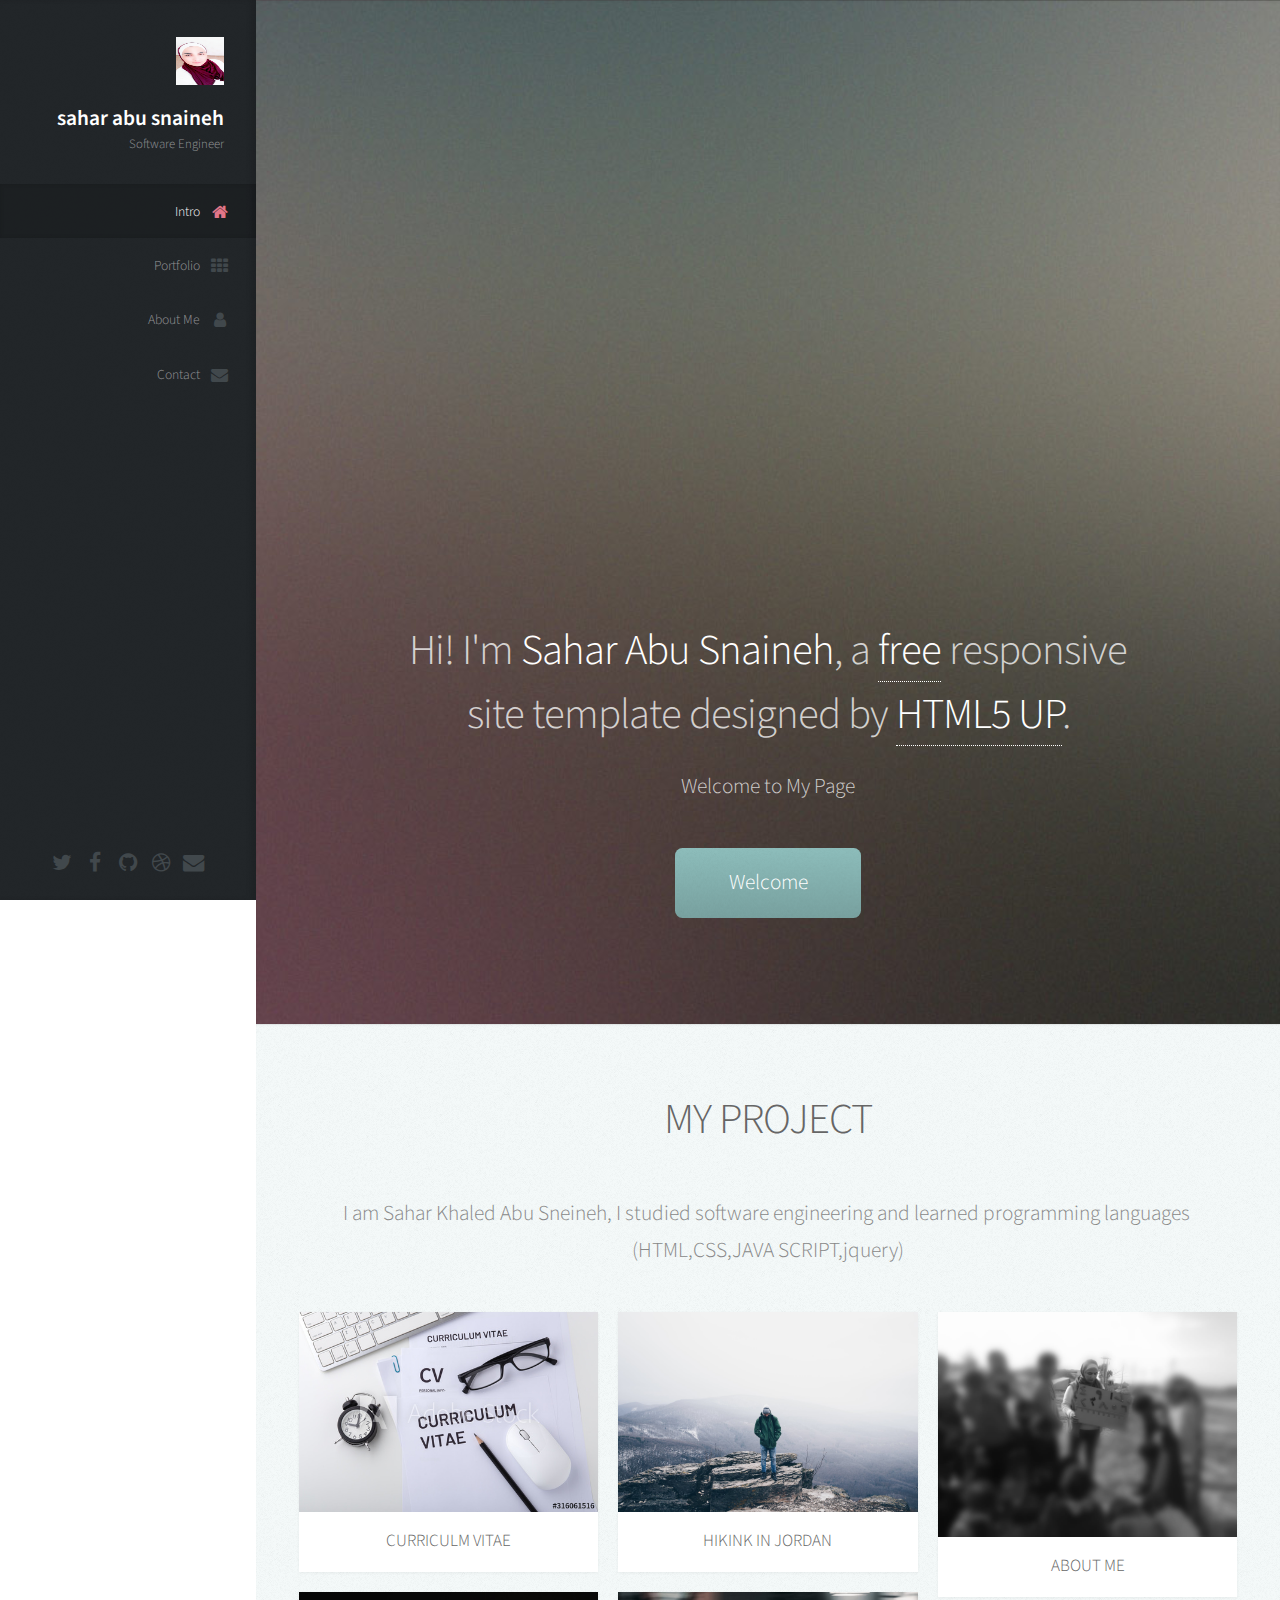
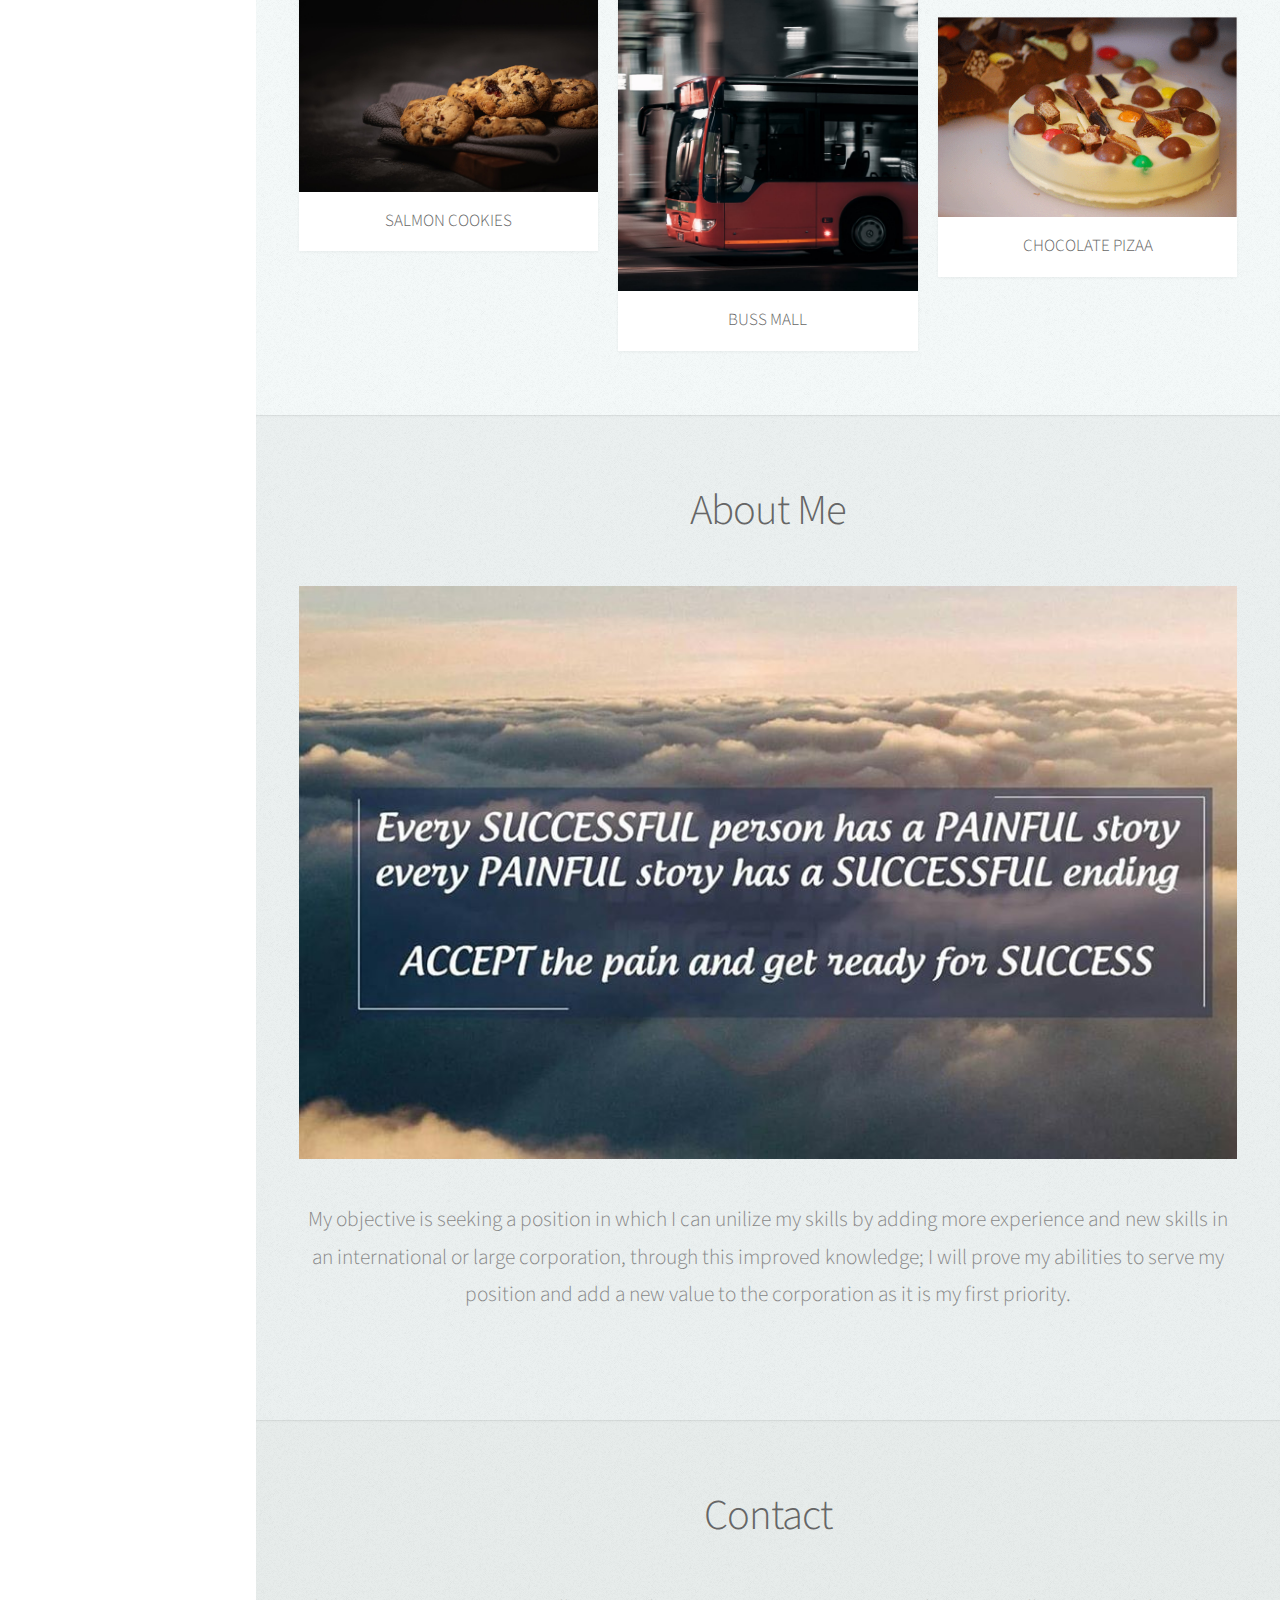
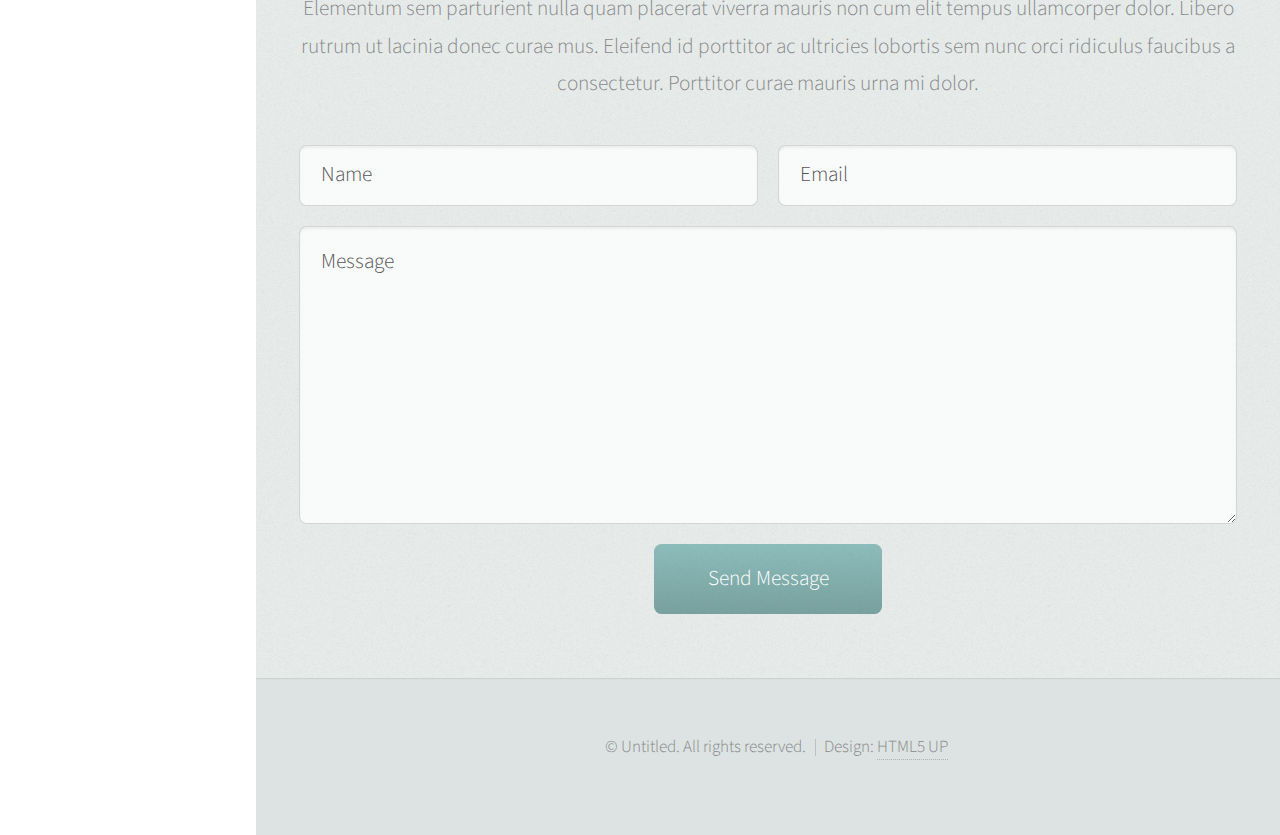
==== commit 7dce9177: "add" ====
--- a/lab04-b/starter-code/index.html
+++ b/lab04-b/starter-code/index.html
@@ -1,3 +1,4 @@
+
 <!DOCTYPE HTML>
 <!--
 	Prologue by HTML5 UP
@@ -206,211 +207,3 @@
 
 	</body>
 </html>
-<!DOCTYPE HTML>
-<!--
-	Prologue by HTML5 UP
-	html5up.net | @ajlkn
-	Free for personal and commercial use under the CCA 3.0 license (html5up.net/license)
--->
-<html>
-	<head>
-		<title>Prologue by HTML5 UP</title>
-		<meta charset="utf-8" />
-		<meta name="viewport" content="width=device-width, initial-scale=1, user-scalable=no" />
-		<link rel="stylesheet" href="assets/css/main.css" />
-	</head>
-	<body class="is-preload">
-
-		<!-- Header -->
-			<div id="header">
-
-				<div class="top">
-
-					<!-- Logo -->
-						<div id="logo">
-							<span class="image avatar48"><img src="images/11.jpg" alt="" /></span>
-							<h1 id="title">sahar abu snaineh</h1>
-							<p>Software Engineer</p>
-						</div>
-
-					<!-- Nav -->
-						<nav id="nav">
-							<ul>
-								<li><a href="#top" id="top-link"><span class="icon fa-home">Intro</span></a></li>
-								<li><a href="#portfolio" id="portfolio-link"><span class="icon fa-th">Portfolio</span></a></li>
-								<li><a href="#about" id="about-link"><span class="icon fa-user">About Me</span></a></li>
-								<li><a href="#contact" id="contact-link"><span class="icon fa-envelope">Contact</span></a></li>
-							</ul>
-						</nav>
-
-				</div>
-
-				<div class="bottom">
-
-					<!-- Social Icons -->
-						<ul class="icons">
-							<li><a href="https://twitter.com/login?lang=en" class="icon fa-twitter"><span class="label">Twitter</span></a></li>
-							<li><a href="https://web.facebook.com/sahar.khaled.5" class="icon fa-facebook"><span class="label">Facebook</span></a></li>
-							<li><a href="https://github.com/saharkhaled89" class="icon fa-github"><span class="label">Github</span></a></li>
-							<li><a href="https://www.linkedin.com/in/sahar-snaineh-457012121/" class="icon fa-dribbble"><span class="label">linkedin</span></a></li>
-							<li><a href="https://account.microsoft.com/profile/?refd=outlook.live.com" class="icon fa-envelope"><span class="label">Email</span></a></li>
-						</ul>
-
-				</div>
-
-			</div>
-
-		<!-- Main -->
-			<div id="main">
-
-				<!-- Intro -->
-					<section id="top" class="one dark cover">
-						
-						<iframe width="1000" height="500" src="https://www.youtube.com/embed/lCOF9LN_Zxs" frameborder="0" allow="accelerometer; autoplay; encrypted-media; gyroscope; picture-in-picture" allowfullscreen></iframe>
-						  
-						<div class="container">
-
-							<header>
-								<h2 class="alt">Hi! I'm <strong>Sahar Abu Snaineh</strong>, a <a href="http://html5up.net/license">free</a> responsive<br />
-								site template designed by <a href="http://html5up.net">HTML5 UP</a>.</h2>
-								<p>Welcome to My Page<br />
-								</p>
-							</header>
-
-							<footer>
-								<a href="#portfolio" class="button scrolly">Welcome</a>
-							</footer>
-
-						</div>
-					</section>
-
-				<!-- Portfolio -->
-					<section id="portfolio" class="two">
-						<div class="container">
-
-							<header>
-								<h2>MY PROJECT</h2>
-							</header>
-
-							<p>
-								I am Sahar Khaled Abu Sneineh, I studied software engineering and learned programming languages ​​(HTML,CSS,JAVA SCRIPT,jquery)
-								</p>
-
-							<div class="row">
-								<div class="col-4 col-12-mobile">
-									<article class="item">
-										<a href="https://drive.google.com/file/d/1cf1H1Ck5-T9_rNMdgqQsMOY9VZndHg3u/view" class="image fit"><img src="images/CV.jpg" alt="" /></a>
-										<header>
-											<h3>CURRICULM VITAE</h3>
-										</header>
-									</article>
-									<article class="item">
-										<a href="https://saharkhaled89.github.io/cookie-stand/" class="image fit"><img src="images/cook.jpeg" alt="" /></a>
-										<header>
-											<h3>SALMON COOKIES</h3>
-										</header>
-									</article>
-								</div>
-								<div class="col-4 col-12-mobile">
-									<article class="item">
-										<a href="https://panda-adventures.github.io/201-Project/" class="image fit"><img src="images/hiking.jpeg" alt="" /></a>
-										<header>
-											<h3>HIKINK IN JORDAN</h3>
-										</header>
-									</article>
-									<article class="item">
-										<a href="https://saharkhaled89.github.io/Buss-mall/" class="image fit"><img src="images/bus.jpeg" alt="" /></a>
-										<header>
-											<h3>BUSS MALL</h3>
-										</header>
-									</article>
-								</div>
-								<div class="col-4 col-12-mobile">
-									<article class="item">
-										<a href="https://saharkhaled89.github.io/aboutmyself/" class="image fit"><img src="images/5.jpg" alt="" /></a>
-										<header>
-											<h3>ABOUT ME</h3>
-										</header>
-									</article>
-									<article class="item">
-										<a href="https://saharkhaled89.github.io/LastChocolatePizza/" class="image fit"><img src="images/choco-pizza.png" alt="" /></a>
-										<header>
-											<h3>CHOCOLATE PIZAA</h3>
-										</header>
-									</article>
-								</div>
-							</div>
-
-						</div>
-					</section>
-
-				<!-- About Me -->
-					<section id="about" class="three">
-						<div class="container">
-
-							<header>
-								<h2>About Me</h2>
-							</header>
-
-							<a href="#" class="image featured"><img src="images/10.jpg" alt="" /></a>
-
-							<p>My objective is seeking a position in which I can unilize my skills by adding more experience and new skills in an
-								 international or large corporation, through this improved knowledge; I will prove my abilities to serve my position
-								  and add a new value to the corporation as it is my first priority.
-							</p>
-
-						</div>
-					</section>
-
-				<!-- Contact -->
-					<section id="contact" class="four">
-						<div class="container">
-
-							<header>
-								<h2>Contact</h2>
-							</header>
-
-							<p>Elementum sem parturient nulla quam placerat viverra
-							mauris non cum elit tempus ullamcorper dolor. Libero rutrum ut lacinia
-							donec curae mus. Eleifend id porttitor ac ultricies lobortis sem nunc
-							orci ridiculus faucibus a consectetur. Porttitor curae mauris urna mi dolor.</p>
-
-							<form method="post" action="#">
-								<div class="row">
-									<div class="col-6 col-12-mobile"><input type="text" name="name" placeholder="Name" /></div>
-									<div class="col-6 col-12-mobile"><input type="text" name="email" placeholder="Email" /></div>
-									<div class="col-12">
-										<textarea name="message" placeholder="Message"></textarea>
-									</div>
-									<div class="col-12">
-										<input type="submit" value="Send Message" />
-									</div>
-								</div>
-							</form>
-
-						</div>
-					</section>
-
-			</div>
-
-		<!-- Footer -->
-			<div id="footer">
-
-				<!-- Copyright -->
-					<ul class="copyright">
-						<li>&copy; Untitled. All rights reserved.</li><li>Design: <a href="http://html5up.net">HTML5 UP</a></li>
-					</ul>
-
-			</div>
-
-		<!-- Scripts -->
-			<script src="assets/js/jquery.min.js"></script>
-			<script src="assets/js/jquery.scrolly.min.js"></script>
-			<script src="assets/js/jquery.scrollex.min.js"></script>
-			<script src="assets/js/browser.min.js"></script>
-			<script src="assets/js/breakpoints.min.js"></script>
-			<script src="assets/js/util.js"></script>
-			<script src="assets/js/main.js"></script>
-
-	</body>
-</html>
